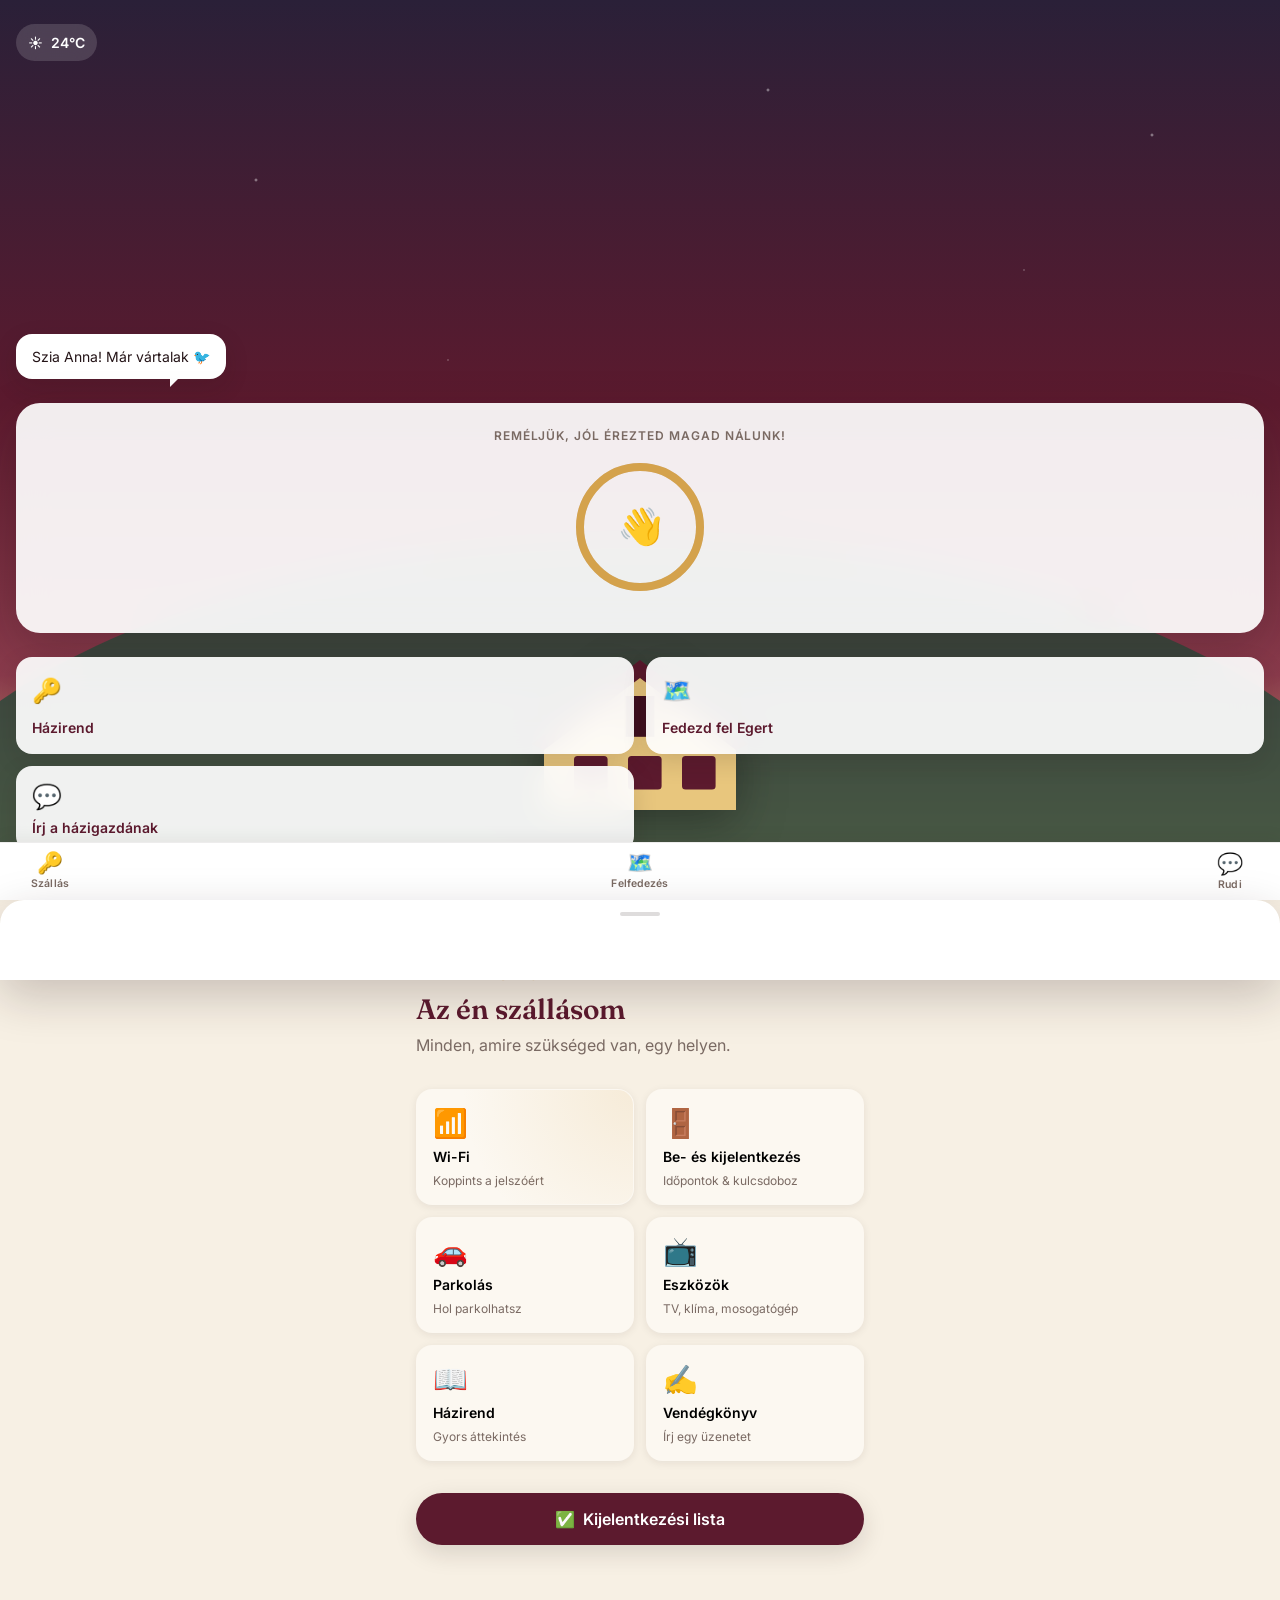
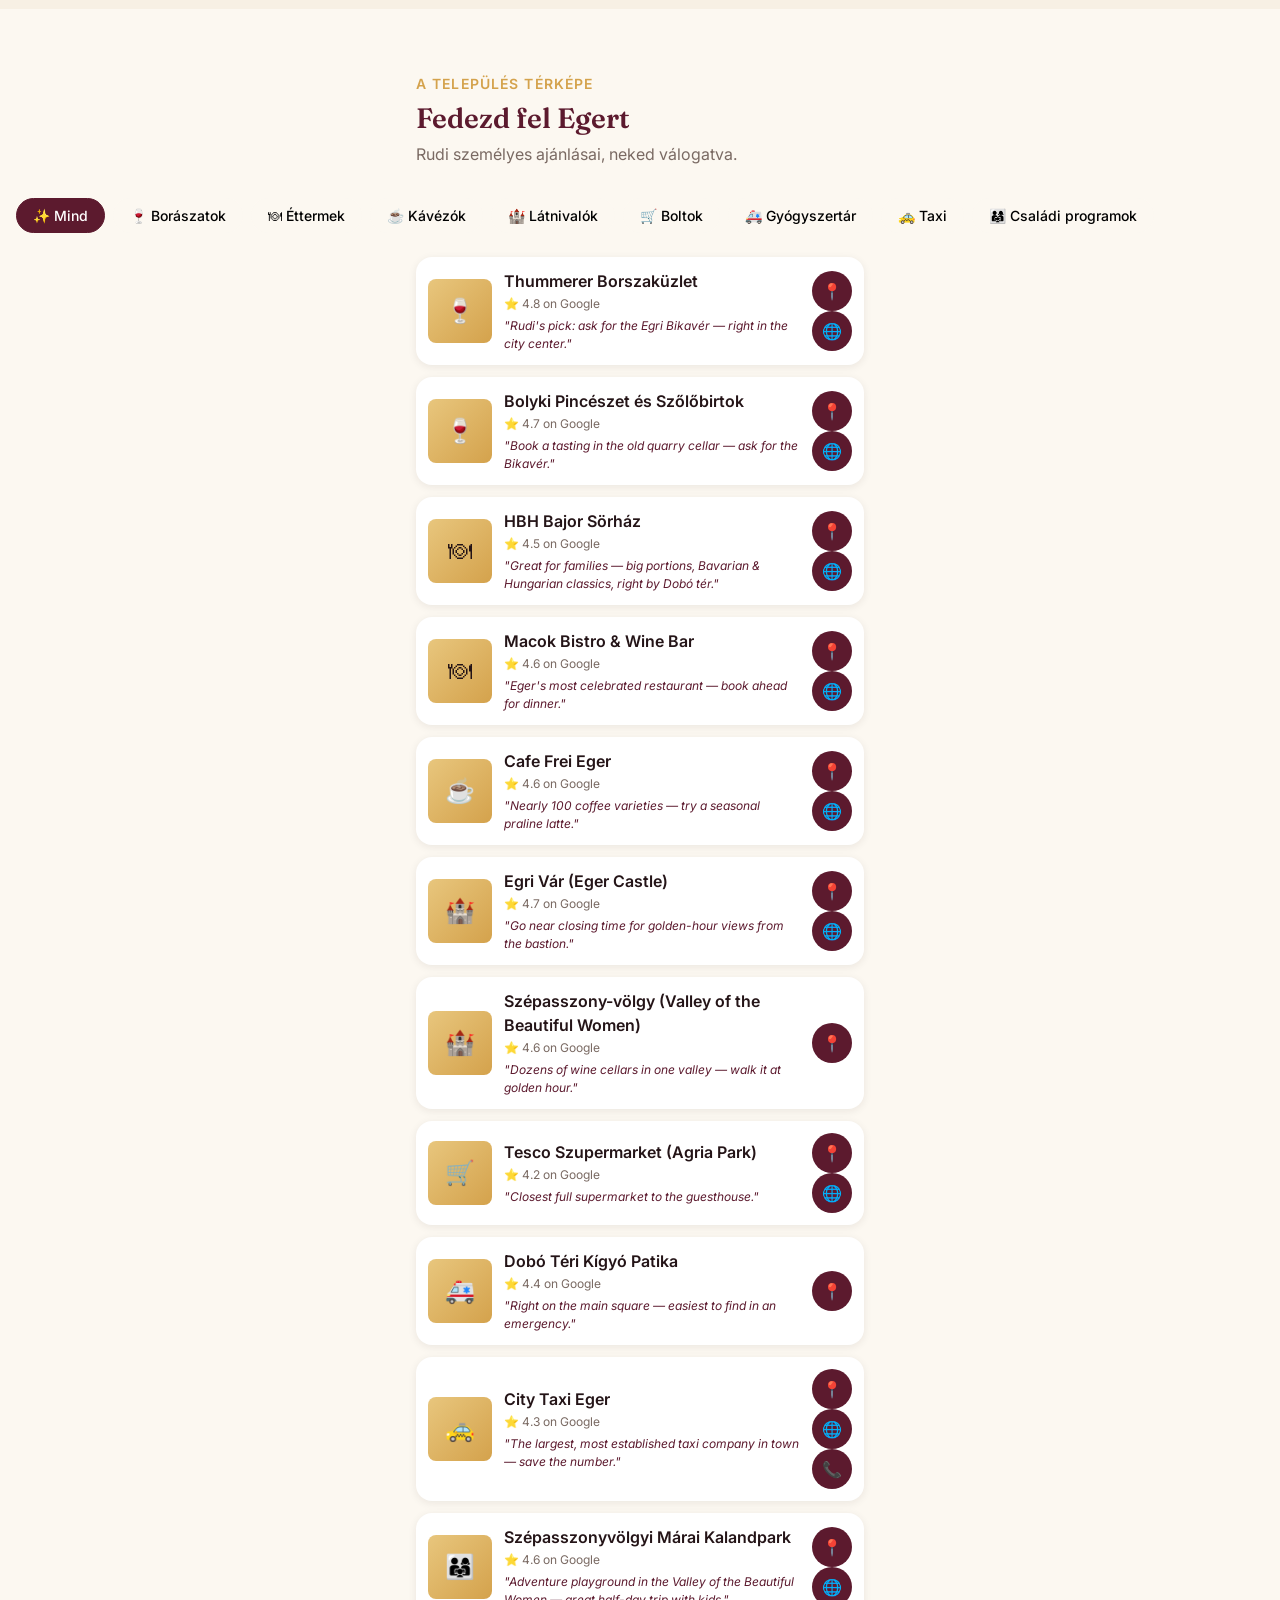
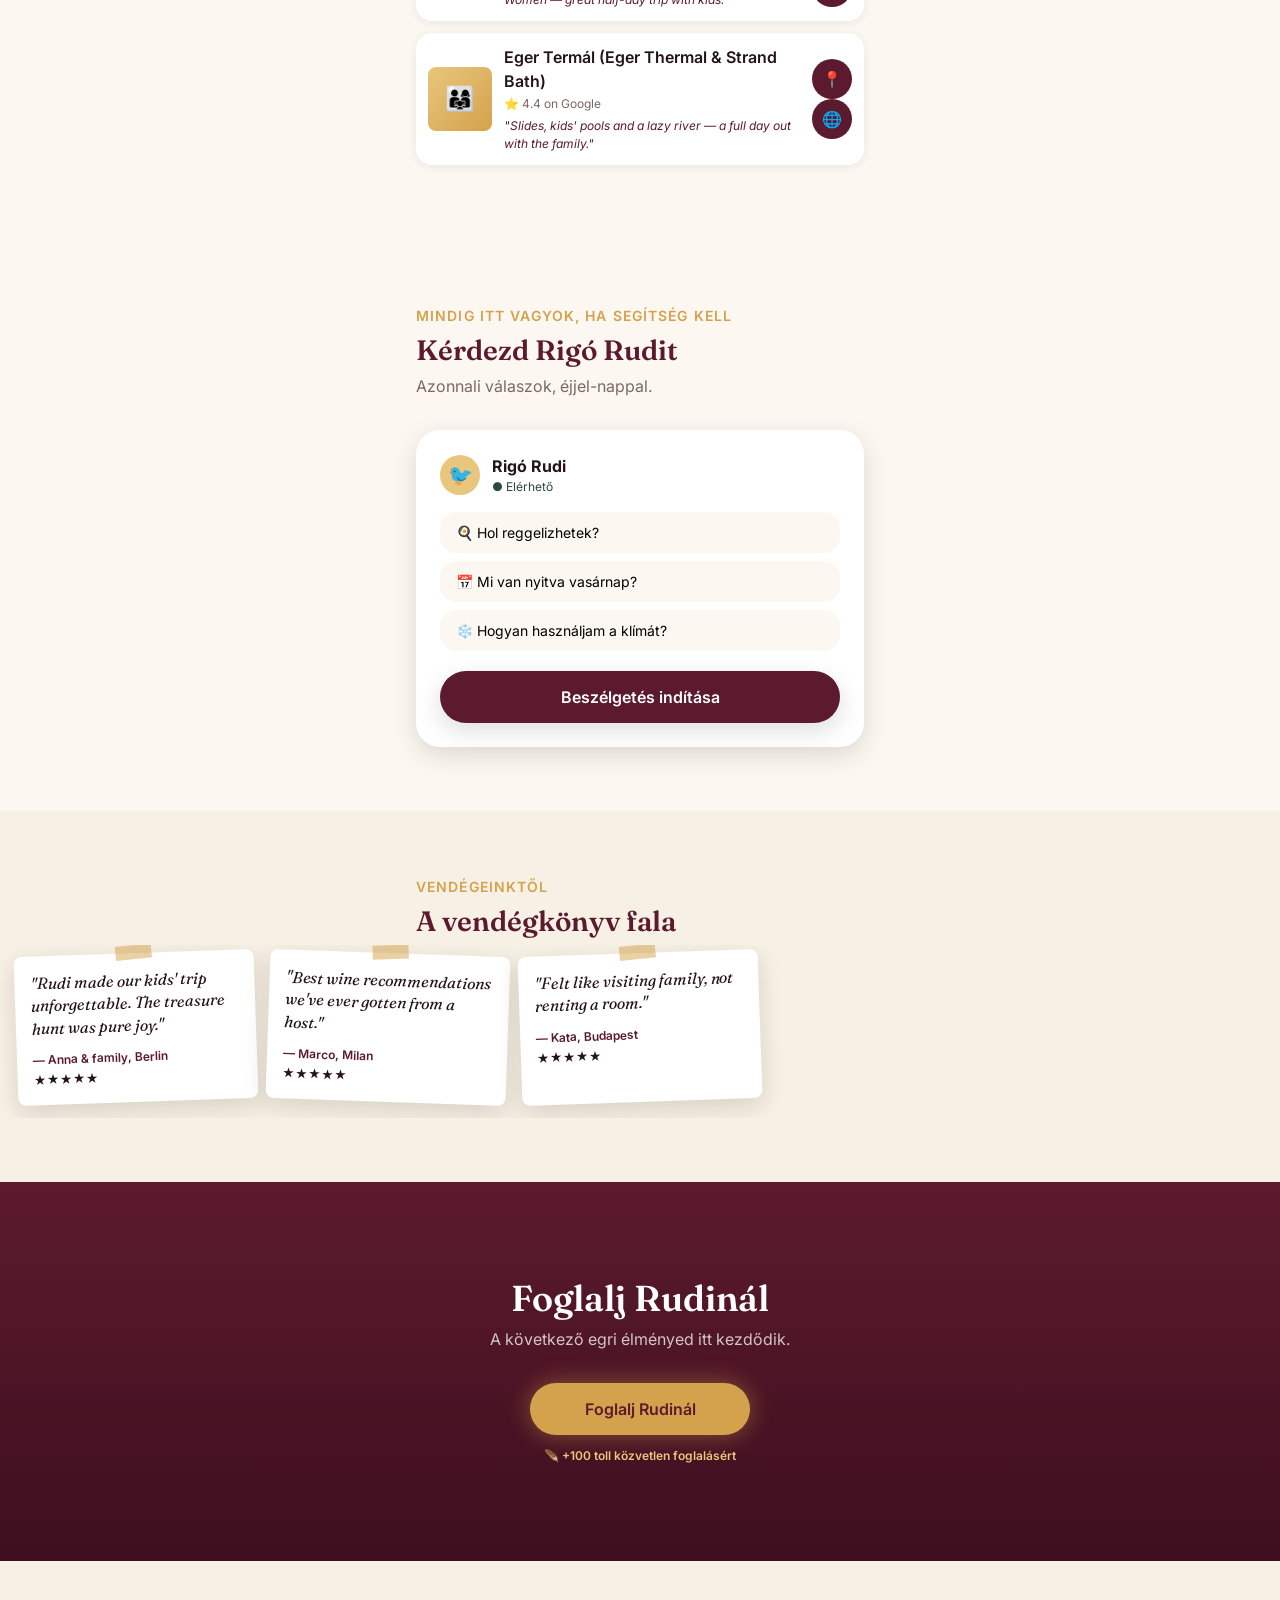
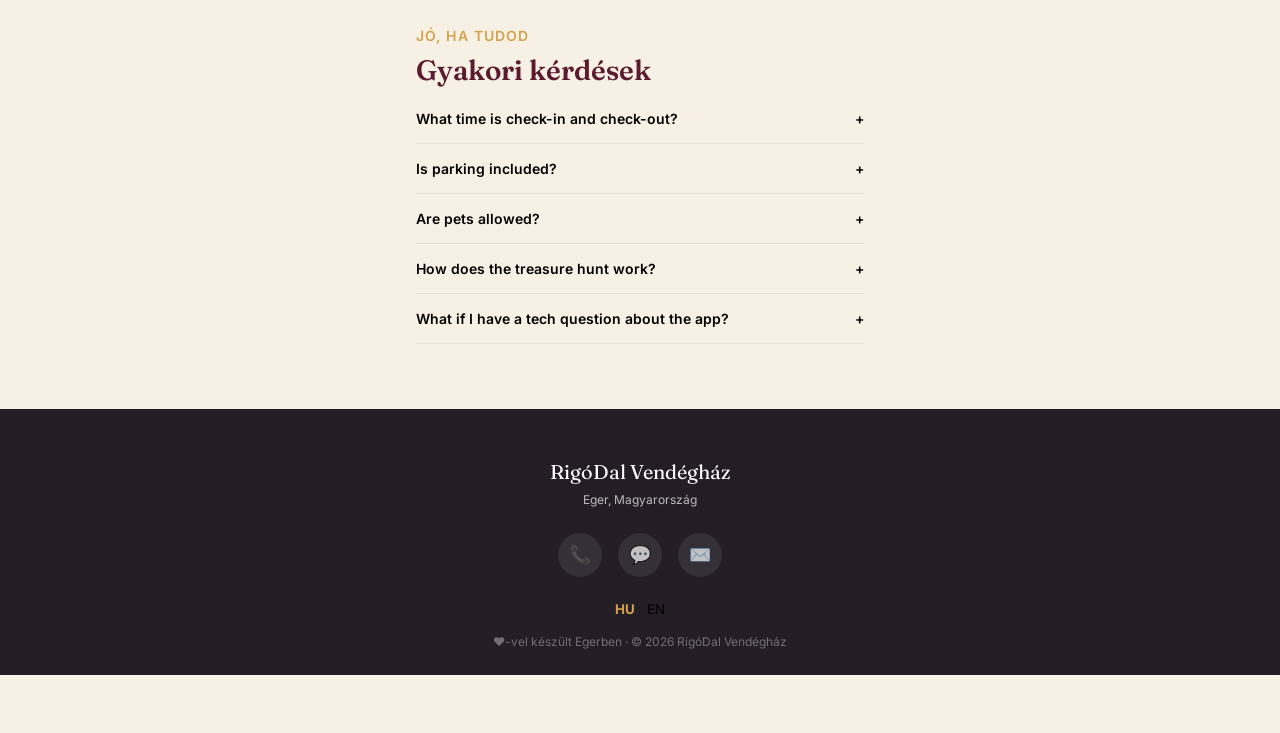
==== index.html @ ab34511e "Add files via upload" ====
<!DOCTYPE html>
<html lang="hu">
<head>
<meta charset="UTF-8">
<meta name="viewport" content="width=device-width, initial-scale=1, viewport-fit=cover">
<title>RigóDal Companion — Your guide to Eger</title>
<meta name="description" content="Your personal digital guide to RigóDal Vendégház, hosted by Rigó Rudi.">

<link rel="preconnect" href="https://fonts.googleapis.com">
<link href="https://fonts.googleapis.com/css2?family=Fraunces:wght@500;600;700&family=Inter:wght@400;500;600;700&display=swap" rel="stylesheet">

<link rel="stylesheet" href="css/tokens.css">
<link rel="stylesheet" href="css/base.css">
<link rel="stylesheet" href="css/nav.css">
<link rel="stylesheet" href="css/section-hero.css">
<link rel="stylesheet" href="css/section-stay.css">
<link rel="stylesheet" href="css/section-rest.css">
<link rel="stylesheet" href="css/chat-overlay.css">
</head>
<body>

<!-- Scroll progress indicator (shell — always present) -->
<div class="nav-progress" id="navProgress"></div>

<!-- ============================================
     MODULE MOUNT POINT
     All enabled modules (hero, stay, explore, adventure,
     rewards, chat teaser, proof, cta, faq — whatever is
     turned on in js/modules.config.js) get injected here,
     in order, by js/moduleRegistry.js.

     Do NOT hand-edit content here — it's rebuilt on every
     page load from the module files. Edit the module's
     own js/modules/*.js file instead.
     ============================================ -->
<main id="moduleMount"></main>

<!-- ============================================
     PERSISTENT NAV (shell — always present)
     Tab items are generated automatically from
     modules.config.js (any module with inNav: true).
     ============================================ -->
<nav class="tab-bar" id="tabBar">
  <!-- Populated by moduleRegistry.js buildNav() -->
</nav>

<!-- Floating chat button (shell — always present, visibility handled by scrollEngine.js) -->
<button class="rudi-fab" id="rudiFab" data-open-module="chat" aria-label="Ask Rudi">🐦</button>

<!-- ============================================
     BOTTOM SHEET (shell — used by the "stay" module,
     but lives here since only one sheet is ever open
     at a time; harmless if "stay" module is disabled)
     ============================================ -->
<div class="sheet-backdrop" id="sheetBackdrop"></div>
<div class="sheet" id="sheet">
  <div class="sheet-handle"></div>
  <div id="sheetContent"></div>
</div>

<!-- ============================================
     OVERLAY MOUNT POINT
     Full-screen overlays (like chat) get injected here
     by their own module's init(), separate from the
     scrolling page flow in #moduleMount.
     ============================================ -->
<div id="overlayMount"></div>

<!-- ============================================
     FOOTER (shell — always present; not a module
     since every guesthouse needs contact info)
     ============================================ -->
<footer class="site-footer">
  <div style="font-family:var(--font-display); font-size:1.25rem; color:white;">RigóDal Vendégház</div>
  <div style="font-size:var(--fs-xs); margin-top:4px;" data-i18n="footer.location">Eger, Hungary</div>

  <div class="footer-contact-row">
    <a href="tel:+36000000000" class="footer-contact-icon">📞</a>
    <a href="https://wa.me/36000000000" class="footer-contact-icon">💬</a>
    <a href="mailto:hello@rigodal.hu" class="footer-contact-icon">✉️</a>
  </div>

  <div class="footer-lang-switch">
    <button data-lang="hu">HU</button>
    <button data-lang="en">EN</button>
  </div>

  <div class="footer-legal" data-i18n="footer.legal">Made with ♥ in Eger · © 2026 RigóDal Vendégház</div>
</footer>

<!-- ============================================
     JS LOAD ORDER — this matters:
     1. Data + translations first (modules read from these)
     2. i18n engine (modules call RIGODAL_I18N.t())
     3. Module config + registry engine (the on/off system)
     4. Every individual module file (each self-registers)
     5. scrollEngine + nav (generic behavior, work on any module)
     6. app.js LAST — actually boots everything
     ============================================ -->
<script src="js/data.js"></script>
<script src="js/guestResolver.js"></script>
<script src="js/weatherService.js"></script>
<script src="js/translations.js"></script>
<script src="js/i18n.js"></script>

<script src="js/modules.config.js"></script>
<script src="js/moduleRegistry.js"></script>

<script src="js/modules/hero.js"></script>
<script src="js/modules/stay.js"></script>
<script src="js/modules/explore.js"></script>
<script src="js/modules/adventure.js"></script>
<script src="js/modules/rewards.js"></script>
<script src="js/modules/chat.js"></script>
<script src="js/modules/proof.js"></script>
<script src="js/modules/cta.js"></script>
<script src="js/modules/faq.js"></script>
<!-- Add new module <script> tags here, above app.js -->

<script src="js/scrollEngine.js"></script>
<script src="js/nav.js"></script>
<script src="js/app.js"></script>
</body>
</html>
---- css/tokens.css ----
/* ============================================
   DESIGN TOKENS
   Change values here to reskin the ENTIRE site.
   ============================================ */

:root {
  /* --- Colors --- */
  --color-burgundy: #5C1A2E;
  --color-burgundy-dark: #3E0F1F;
  --color-gold: #D4A24C;
  --color-gold-light: #E8C67D;
  --color-cream: #F7F0E4;
  --color-cream-soft: #FCF8F1;
  --color-forest: #2F4A3C;
  --color-ink: #241417;
  --color-white: #FFFFFF;

  /* Semantic aliases (use these in components, not raw colors) */
  --color-bg: var(--color-cream);
  --color-bg-elevated: var(--color-cream-soft);
  --color-text: var(--color-ink);
  --color-text-muted: #7A6A63;
  --color-accent: var(--color-gold);
  --color-accent-strong: var(--color-burgundy);
  --color-success: var(--color-forest);

  /* --- Typography --- */
  --font-display: "Fraunces", Georgia, serif;
  --font-body: "Inter", -apple-system, BlinkMacSystemFont, sans-serif;

  --fs-xs: 0.75rem;
  --fs-sm: 0.875rem;
  --fs-base: 1rem;
  --fs-lg: 1.125rem;
  --fs-xl: 1.375rem;
  --fs-2xl: 1.75rem;
  --fs-3xl: 2.25rem;
  --fs-4xl: 2.75rem;

  /* --- Spacing scale (4px base) --- */
  --sp-1: 4px;
  --sp-2: 8px;
  --sp-3: 12px;
  --sp-4: 16px;
  --sp-5: 24px;
  --sp-6: 32px;
  --sp-7: 48px;
  --sp-8: 64px;
  --sp-9: 96px;

  /* --- Radius --- */
  --radius-sm: 8px;
  --radius-md: 16px;
  --radius-lg: 24px;
  --radius-full: 999px;

  /* --- Shadows --- */
  --shadow-sm: 0 2px 8px rgba(36, 20, 23, 0.08);
  --shadow-md: 0 8px 24px rgba(36, 20, 23, 0.14);
  --shadow-lg: 0 16px 48px rgba(36, 20, 23, 0.22);
  --shadow-gold-glow: 0 0 24px rgba(212, 162, 76, 0.45);

  /* --- Motion --- */
  --ease-settle: cubic-bezier(0.22, 1, 0.36, 1);
  --duration-fast: 200ms;
  --duration-base: 400ms;
  --duration-slow: 600ms;

  /* --- Layout --- */
  --nav-height: 58px;
  --max-width: 480px; /* mobile-first container cap */
  --section-padding-y: var(--sp-8);
}
---- css/base.css ----
/* ============================================
   BASE / RESET
   ============================================ */

* {
  box-sizing: border-box;
  margin: 0;
  padding: 0;
}

html {
  scroll-behavior: smooth;
  -webkit-tap-highlight-color: transparent;
  width: 100%;
  overflow-x: hidden;
  overscroll-behavior-y: none;
}

body {
  font-family: var(--font-body);
  background: var(--color-bg);
  color: var(--color-text);
  line-height: 1.5;
  overflow-x: hidden;
  width: 100%;
  max-width: 100vw;
  padding-bottom: var(--nav-height); /* clears the flush bottom nav bar */
  position: relative;
}

h1, h2, h3, h4 {
  font-family: var(--font-display);
  font-weight: 600;
  line-height: 1.15;
  color: var(--color-accent-strong);
}

img {
  max-width: 100%;
  display: block;
}

button {
  font-family: inherit;
  cursor: pointer;
  border: none;
  background: none;
}

a {
  color: inherit;
  text-decoration: none;
}

.visually-hidden {
  position: absolute;
  width: 1px;
  height: 1px;
  overflow: hidden;
  clip: rect(0 0 0 0);
}

/* ============================================
   LAYOUT PRIMITIVES
   ============================================ */

.container {
  width: 100%;
  max-width: var(--max-width);
  margin: 0 auto;
  padding: 0 var(--sp-4);
  box-sizing: border-box;
}

.section {
  position: relative;
  width: 100%;
  max-width: 100vw;
  padding: var(--section-padding-y) 0;
  opacity: 0;
  transform: translateY(16px);
  transition:
    opacity var(--duration-base) var(--ease-settle),
    transform var(--duration-base) var(--ease-settle);
  will-change: opacity, transform;
}

.section.is-visible {
  opacity: 1;
  transform: translateY(0);
}

.section-eyebrow {
  font-size: var(--fs-sm);
  font-weight: 600;
  letter-spacing: 0.08em;
  text-transform: uppercase;
  color: var(--color-accent);
  margin-bottom: var(--sp-2);
}

.section-title {
  font-size: var(--fs-2xl);
  margin-bottom: var(--sp-2);
}

.section-subtitle {
  font-size: var(--fs-base);
  color: var(--color-text-muted);
  margin-bottom: var(--sp-6);
}

/* ============================================
   REUSABLE COMPONENTS
   ============================================ */

/* --- Buttons --- */
.btn {
  display: inline-flex;
  align-items: center;
  justify-content: center;
  gap: var(--sp-2);
  padding: var(--sp-3) var(--sp-5);
  border-radius: var(--radius-full);
  font-weight: 600;
  font-size: var(--fs-base);
  min-height: 52px;
  transition: transform var(--duration-fast) var(--ease-settle),
              box-shadow var(--duration-fast) var(--ease-settle);
}

.btn:active {
  transform: scale(0.96);
}

.btn-primary {
  background: var(--color-accent-strong);
  color: var(--color-white);
  box-shadow: var(--shadow-md);
}

.btn-primary:active {
  box-shadow: var(--shadow-sm);
}

.btn-gold {
  background: var(--color-accent);
  color: var(--color-accent-strong);
  box-shadow: var(--shadow-gold-glow);
}

.btn-ghost {
  background: transparent;
  color: var(--color-accent-strong);
  border: 1.5px solid var(--color-accent-strong);
}

.btn-block {
  width: 100%;
}

/* --- Cards --- */
.card {
  background: var(--color-bg-elevated);
  border-radius: var(--radius-md);
  padding: var(--sp-4);
  box-shadow: var(--shadow-sm);
  transition: transform var(--duration-base) var(--ease-settle),
              box-shadow var(--duration-base) var(--ease-settle);
}

.card:active {
  transform: scale(0.98);
}

/* --- Chips (filters, tags) --- */
.chip {
  display: inline-flex;
  align-items: center;
  gap: var(--sp-1);
  padding: var(--sp-2) var(--sp-4);
  border-radius: var(--radius-full);
  background: var(--color-bg-elevated);
  border: 1.5px solid transparent;
  font-size: var(--fs-sm);
  font-weight: 500;
  white-space: nowrap;
  transition: all var(--duration-fast) var(--ease-settle);
}

.chip.is-active {
  background: var(--color-accent-strong);
  color: var(--color-white);
  border-color: var(--color-accent-strong);
}

/* --- Floating decorative feather (used across sections) --- */
.feather-icon {
  width: 20px;
  height: 20px;
  flex-shrink: 0;
}

/* --- Speech bubble (Rudi's dialogue) --- */
.speech-bubble {
  position: relative;
  background: var(--color-white);
  border-radius: var(--radius-md);
  padding: var(--sp-3) var(--sp-4);
  box-shadow: var(--shadow-md);
  font-size: var(--fs-sm);
  max-width: 260px;
}

.speech-bubble::after {
  content: "";
  position: absolute;
  bottom: -8px;
  left: 28px;
  width: 16px;
  height: 16px;
  background: var(--color-white);
  clip-path: polygon(0 0, 100% 0, 0 100%);
}

/* --- Skeleton loading state --- */
.skeleton {
  background: linear-gradient(90deg, #e8ddc9 25%, #f2e9d8 50%, #e8ddc9 75%);
  background-size: 200% 100%;
  animation: skeleton-shine 1.4s ease-in-out infinite;
  border-radius: var(--radius-sm);
}

@keyframes skeleton-shine {
  0% { background-position: 200% 0; }
  100% { background-position: -200% 0; }
}

/* --- Reduced motion support --- */
@media (prefers-reduced-motion: reduce) {
  *, *::before, *::after {
    animation-duration: 0.01ms !important;
    transition-duration: 0.01ms !important;
    scroll-behavior: auto !important;
  }
}
---- css/nav.css ----
/* ============================================
   NAVIGATION - bottom tab bar (mobile-first)
   ============================================ */

.nav-progress {
  position: fixed;
  top: 0;
  left: 0;
  height: 3px;
  background: var(--color-accent);
  z-index: 100;
  transition: width var(--duration-fast) linear;
  width: 0%;
}

.tab-bar {
  position: fixed;
  bottom: 0;
  left: 0;
  right: 0;
  height: var(--nav-height);
  background: var(--color-white);
  border-top: 1px solid rgba(36, 20, 23, 0.08);
  display: flex;
  align-items: stretch;
  justify-content: space-between;
  padding: 0 var(--sp-2);
  z-index: 90;
  box-shadow: 0 -4px 16px rgba(36, 20, 23, 0.06);
  padding-bottom: env(safe-area-inset-bottom, 0);
  transform: translateZ(0); /* forces its own compositor layer — stops
                                 the bar from visually jumping/lagging
                                 when the mobile browser chrome
                                 collapses or expands during scroll */
}

.tab-item {
  display: flex;
  flex-direction: column;
  align-items: center;
  justify-content: center;
  gap: 3px;
  color: var(--color-text-muted);
  font-size: 10.5px;
  font-weight: 600;
  letter-spacing: 0.01em;
  flex: 1;
  max-width: 84px;
  transition: transform var(--duration-fast) var(--ease-settle),
              color var(--duration-fast) var(--ease-settle);
}

.tab-item.is-active {
  color: var(--color-accent-strong);
  transform: translateZ(0) translateY(-1px);
}

.tab-icon {
  width: 22px;
  height: 22px;
  font-size: 21px;
  line-height: 1;
  display: flex;
  align-items: center;
  justify-content: center;
  transition: filter var(--duration-fast) var(--ease-settle),
              transform var(--duration-fast) var(--ease-settle);
}

.tab-item.is-active .tab-icon {
  filter: drop-shadow(0 2px 5px rgba(212, 162, 76, 0.55));
  transform: scale(1.08);
}

/* Chat floating action button - appears once user scrolls past hero */
.rudi-fab {
  position: fixed;
  right: var(--sp-4);
  bottom: calc(var(--nav-height) + var(--sp-4) + env(safe-area-inset-bottom, 0px));
  width: 56px;
  height: 56px;
  border-radius: var(--radius-full);
  background: var(--color-accent-strong);
  box-shadow: var(--shadow-lg);
  display: flex;
  align-items: center;
  justify-content: center;
  font-size: 24px;
  z-index: 95;
  opacity: 0;
  transform: translateZ(0) scale(0.6) translateY(20px);
  transition: opacity var(--duration-base) var(--ease-settle),
              transform var(--duration-base) var(--ease-settle);
  pointer-events: none;
}

.rudi-fab.is-visible {
  opacity: 1;
  transform: translateZ(0) scale(1) translateY(0);
  pointer-events: auto;
}

.rudi-fab:active {
  transform: translateZ(0) scale(0.9);
}

.rudi-fab.is-hidden-for-chat {
  opacity: 0 !important;
  pointer-events: none !important;
}
---- css/section-hero.css ----
/* ============================================
   HERO SECTION
   ============================================ */

.hero {
  min-height: 100svh;
  display: flex;
  flex-direction: column;
  justify-content: flex-end;
  position: relative;
  padding: 0;
  opacity: 1;
  transform: none;
  overflow: hidden;
  background: linear-gradient(180deg, #2A2038 0%, #5C1A2E 45%, #8A3B4C 75%, var(--color-gold-light) 100%);
}

.hero-scene {
  position: absolute;
  inset: 0;
  will-change: transform;
}

.hero-stars {
  position: absolute;
  inset: 0;
  background-image:
    radial-gradient(2px 2px at 20% 20%, white, transparent),
    radial-gradient(2px 2px at 60% 10%, white, transparent),
    radial-gradient(1px 1px at 80% 30%, white, transparent),
    radial-gradient(1px 1px at 35% 40%, white, transparent),
    radial-gradient(2px 2px at 90% 15%, white, transparent);
  opacity: 0.6;
}

.hero-hill {
  position: absolute;
  bottom: 0;
  left: -10%;
  width: 120%;
  height: 40%;
  background: var(--color-forest);
  border-radius: 50% 50% 0 0 / 100% 100% 0 0;
  opacity: 0.85;
}

.hero-house {
  position: absolute;
  bottom: 8%;
  left: 50%;
  transform: translateX(-50%);
  width: 70%;
  max-width: 240px;
}

.hero-house svg {
  width: 100%;
  height: auto;
  filter: drop-shadow(0 12px 24px rgba(0,0,0,0.35));
}

.hero-window {
  animation: twinkle 3s ease-in-out infinite;
}
.hero-window:nth-child(2) { animation-delay: 0.6s; }
.hero-window:nth-child(3) { animation-delay: 1.2s; }

@keyframes twinkle {
  0%, 100% { opacity: 0.6; }
  50% { opacity: 1; }
}

.hero-rudi {
  position: absolute;
  bottom: 30%;
  right: 12%;
  width: 56px;
  height: 56px;
  cursor: pointer;
  transition: transform var(--duration-base) var(--ease-settle);
  animation: rudi-bob 3.5s ease-in-out infinite;
}

.hero-rudi:active {
  transform: scale(0.9) rotate(-8deg);
}

@keyframes rudi-bob {
  0%, 100% { transform: translateY(0); }
  50% { transform: translateY(-6px); }
}

.hero-content {
  position: relative;
  z-index: 2;
  padding: var(--sp-5) var(--sp-4) var(--sp-7);
  display: flex;
  flex-direction: column;
  gap: var(--sp-4);
}

.hero-topbar {
  position: absolute;
  top: calc(var(--sp-5) + env(safe-area-inset-top, 0px));
  left: var(--sp-4);
  right: var(--sp-4);
  z-index: 3;
  display: flex;
  justify-content: space-between;
  align-items: flex-start;
}

.weather-chip {
  display: flex;
  align-items: center;
  gap: var(--sp-2);
  background: rgba(255,255,255,0.15);
  backdrop-filter: blur(12px);
  -webkit-backdrop-filter: blur(12px);
  padding: var(--sp-2) var(--sp-3);
  border-radius: var(--radius-full);
  color: var(--color-white);
  font-size: var(--fs-sm);
  font-weight: 600;
}

.hero-speech {
  align-self: flex-start;
  margin-bottom: var(--sp-2);
  animation: bubble-in var(--duration-slow) var(--ease-settle) 0.8s both;
}

@keyframes bubble-in {
  from { opacity: 0; transform: translateY(12px) scale(0.9); }
  to { opacity: 1; transform: translateY(0) scale(1); }
}

.hero-speech .speech-bubble::after {
  left: auto;
  right: 40px;
}

.countdown-card {
  background: rgba(255,255,255,0.92);
  backdrop-filter: blur(16px);
  -webkit-backdrop-filter: blur(16px);
  border-radius: var(--radius-lg);
  padding: var(--sp-5);
  box-shadow: var(--shadow-lg);
  text-align: center;
}

.countdown-label {
  font-size: var(--fs-xs);
  text-transform: uppercase;
  letter-spacing: 0.08em;
  color: var(--color-text-muted);
  font-weight: 600;
  margin-bottom: var(--sp-3);
}

.countdown-ring-wrap {
  position: relative;
  width: 140px;
  height: 140px;
  margin: 0 auto var(--sp-3);
}

.countdown-ring-wrap svg {
  transform: rotate(-90deg);
  width: 100%;
  height: 100%;
}

.countdown-ring-bg {
  fill: none;
  stroke: rgba(92, 26, 46, 0.1);
  stroke-width: 8;
}

.countdown-ring-fg {
  fill: none;
  stroke: var(--color-accent);
  stroke-width: 8;
  stroke-linecap: round;
  transition: stroke-dashoffset 1s var(--ease-settle);
}

.countdown-numbers {
  position: absolute;
  inset: 0;
  display: flex;
  flex-direction: column;
  align-items: center;
  justify-content: center;
}

.countdown-value {
  font-family: var(--font-display);
  font-size: var(--fs-3xl);
  font-weight: 700;
  color: var(--color-accent-strong);
  line-height: 1;
}

.countdown-unit {
  font-size: var(--fs-xs);
  color: var(--color-text-muted);
  margin-top: 2px;
}

.hero-actions {
  display: grid;
  grid-template-columns: 1fr 1fr;
  gap: var(--sp-3);
  margin-top: var(--sp-2);
}

.hero-action-card {
  background: rgba(255,255,255,0.92);
  backdrop-filter: blur(16px);
  -webkit-backdrop-filter: blur(16px);
  border-radius: var(--radius-md);
  padding: var(--sp-4);
  display: flex;
  flex-direction: column;
  align-items: flex-start;
  gap: var(--sp-2);
  box-shadow: var(--shadow-md);
  transition: transform var(--duration-fast) var(--ease-settle);
}

.hero-action-card:active {
  transform: scale(0.95);
}

.hero-action-icon {
  font-size: 24px;
}

.hero-action-label {
  font-weight: 600;
  font-size: var(--fs-sm);
  color: var(--color-accent-strong);
}

.hero-scroll-cue {
  position: absolute;
  bottom: var(--sp-3);
  left: 50%;
  transform: translateX(-50%);
  z-index: 3;
  color: rgba(255,255,255,0.7);
  font-size: var(--fs-xs);
  display: flex;
  flex-direction: column;
  align-items: center;
  gap: 4px;
  animation: scroll-cue-bob 2s ease-in-out infinite;
}

@keyframes scroll-cue-bob {
  0%, 100% { transform: translate(-50%, 0); opacity: 0.7; }
  50% { transform: translate(-50%, 6px); opacity: 1; }
}
---- css/section-stay.css ----
/* ============================================
   MY STAY SECTION
   ============================================ */

.stay-section {
  background: var(--color-bg);
}

.stay-hotspot-grid {
  display: grid;
  grid-template-columns: repeat(2, 1fr);
  gap: var(--sp-3);
  margin-bottom: var(--sp-6);
}

.hotspot-card {
  background: var(--color-bg-elevated);
  border-radius: var(--radius-md);
  padding: var(--sp-4);
  display: flex;
  flex-direction: column;
  align-items: flex-start;
  gap: var(--sp-2);
  box-shadow: var(--shadow-sm);
  border: 1.5px solid transparent;
  position: relative;
  overflow: hidden;
  transition: transform var(--duration-fast) var(--ease-settle),
              border-color var(--duration-base) var(--ease-settle);
}

.hotspot-card::before {
  content: "";
  position: absolute;
  top: 0; left: 0; right: 0; bottom: 0;
  background: radial-gradient(circle at top right, rgba(212,162,76,0.15), transparent 70%);
  opacity: 0;
  transition: opacity var(--duration-base) var(--ease-settle);
}

.hotspot-card.is-pulsing::before {
  opacity: 1;
  animation: hotspot-pulse 2.5s ease-in-out infinite;
}

@keyframes hotspot-pulse {
  0%, 100% { opacity: 0.4; }
  50% { opacity: 1; }
}

.hotspot-card:active {
  transform: scale(0.96);
}

.hotspot-icon {
  font-size: 28px;
}

.hotspot-label {
  font-weight: 600;
  font-size: var(--fs-sm);
}

.hotspot-preview {
  font-size: var(--fs-xs);
  color: var(--color-text-muted);
}

/* --- Bottom sheet for hotspot detail --- */
.sheet-backdrop {
  position: fixed;
  inset: 0;
  background: rgba(36, 20, 23, 0.5);
  z-index: 150;
  opacity: 0;
  pointer-events: none;
  transition: opacity var(--duration-base) var(--ease-settle);
}

.sheet-backdrop.is-open {
  opacity: 1;
  pointer-events: auto;
}

.sheet {
  position: fixed;
  left: 0;
  right: 0;
  bottom: 0;
  background: var(--color-white);
  border-radius: var(--radius-lg) var(--radius-lg) 0 0;
  z-index: 151;
  padding: var(--sp-3) var(--sp-4) var(--sp-7);
  transform: translateY(100%);
  transition: transform var(--duration-slow) var(--ease-settle);
  max-height: 80vh;
  overflow-y: auto;
  box-shadow: var(--shadow-lg);
}

.sheet.is-open {
  transform: translateY(0);
}

.sheet-handle {
  width: 40px;
  height: 4px;
  background: rgba(36,20,23,0.15);
  border-radius: var(--radius-full);
  margin: 0 auto var(--sp-4);
}

.sheet-title {
  font-size: var(--fs-xl);
  margin-bottom: var(--sp-3);
  display: flex;
  align-items: center;
  gap: var(--sp-2);
}

.sheet-body {
  font-size: var(--fs-base);
  color: var(--color-text);
  line-height: 1.6;
}

.sheet-copy-row {
  display: flex;
  align-items: center;
  justify-content: space-between;
  background: var(--color-bg-elevated);
  border-radius: var(--radius-sm);
  padding: var(--sp-3) var(--sp-4);
  margin-top: var(--sp-3);
}

.sheet-copy-row code {
  font-family: monospace;
  font-size: var(--fs-base);
  font-weight: 600;
}

.copy-btn {
  background: var(--color-accent-strong);
  color: var(--color-white);
  font-size: var(--fs-xs);
  font-weight: 600;
  padding: var(--sp-1) var(--sp-3);
  border-radius: var(--radius-full);
  transition: background var(--duration-fast);
}

.copy-btn.is-copied {
  background: var(--color-success);
}

.sheet-list {
  list-style: none;
  margin-top: var(--sp-3);
}

.sheet-list li {
  padding: var(--sp-2) 0;
  border-bottom: 1px solid rgba(36,20,23,0.06);
  display: flex;
  gap: var(--sp-2);
}

.sheet-list li:last-child {
  border-bottom: none;
}

/* --- Checkout checklist --- */
.checklist-item {
  display: flex;
  align-items: center;
  gap: var(--sp-3);
  padding: var(--sp-3) 0;
  border-bottom: 1px solid rgba(36,20,23,0.06);
}

.checklist-checkbox {
  width: 24px;
  height: 24px;
  border-radius: var(--radius-sm);
  border: 2px solid var(--color-accent-strong);
  flex-shrink: 0;
  display: flex;
  align-items: center;
  justify-content: center;
  transition: background var(--duration-fast) var(--ease-settle);
}

.checklist-checkbox.is-checked {
  background: var(--color-accent-strong);
}

.checklist-item.is-checked .checklist-text {
  text-decoration: line-through;
  color: var(--color-text-muted);
}
---- css/section-rest.css ----
/* ============================================
   EXPLORE EGER SECTION
   ============================================ */

.explore-section {
  background: var(--color-bg-elevated);
}

.filter-scroll {
  display: flex;
  gap: var(--sp-2);
  overflow-x: auto;
  overflow-y: hidden;
  -webkit-overflow-scrolling: touch;
  width: 100%;
  max-width: 100vw;
  box-sizing: border-box;
  padding: 0 var(--sp-4) var(--sp-4);
  margin: 0 0 var(--sp-2);
  scrollbar-width: none;
}

.filter-scroll::-webkit-scrollbar { display: none; }

.place-card {
  display: flex;
  gap: var(--sp-3);
  background: var(--color-white);
  border-radius: var(--radius-md);
  padding: var(--sp-3);
  margin-bottom: var(--sp-3);
  box-shadow: var(--shadow-sm);
  align-items: center;
  transition: transform var(--duration-fast) var(--ease-settle);
}

.place-card:active { transform: scale(0.97); }

.place-thumb {
  width: 64px;
  height: 64px;
  border-radius: var(--radius-sm);
  background: linear-gradient(135deg, var(--color-gold-light), var(--color-gold));
  flex-shrink: 0;
  display: flex;
  align-items: center;
  justify-content: center;
  font-size: 24px;
  position: relative;
}

.place-status-dot {
  position: absolute;
  bottom: -2px;
  right: -2px;
  width: 12px;
  height: 12px;
  border-radius: 50%;
  border: 2px solid var(--color-white);
}

.place-status-dot.open {
  background: var(--color-success);
  box-shadow: 0 0 0 3px rgba(47,74,60,0.2);
  animation: status-pulse 2s ease-in-out infinite;
}

.place-status-dot.closed {
  background: #B0A69A;
}

@keyframes status-pulse {
  0%, 100% { box-shadow: 0 0 0 3px rgba(47,74,60,0.2); }
  50% { box-shadow: 0 0 0 6px rgba(47,74,60,0); }
}

.place-info { flex: 1; min-width: 0; }

.place-name {
  font-weight: 600;
  font-size: var(--fs-base);
  margin-bottom: 2px;
}

.place-meta {
  font-size: var(--fs-xs);
  color: var(--color-text-muted);
}

.place-rec {
  font-size: var(--fs-xs);
  color: var(--color-accent-strong);
  font-style: italic;
  margin-top: 4px;
}

.place-nav-btn {
  width: 40px;
  height: 40px;
  border-radius: var(--radius-full);
  background: var(--color-accent-strong);
  color: white;
  display: flex;
  align-items: center;
  justify-content: center;
  flex-shrink: 0;
  font-size: 16px;
}

/* ============================================
   ADVENTURE / TREASURE HUNT SECTION
   ============================================ */

.adventure-section {
  background: linear-gradient(180deg, var(--color-forest) 0%, #1F3329 100%);
  color: var(--color-white);
}

.adventure-section .section-eyebrow { color: var(--color-gold-light); }
.adventure-section .section-title { color: var(--color-white); }
.adventure-section .section-subtitle { color: rgba(255,255,255,0.7); }

.feather-jar {
  position: sticky;
  top: var(--sp-3);
  float: right;
  display: flex;
  align-items: center;
  gap: var(--sp-1);
  background: rgba(255,255,255,0.12);
  backdrop-filter: blur(8px);
  padding: var(--sp-2) var(--sp-3);
  border-radius: var(--radius-full);
  font-size: var(--fs-sm);
  font-weight: 700;
  z-index: 5;
}

.quest-trail {
  display: flex;
  flex-direction: column;
  gap: var(--sp-3);
  margin-top: var(--sp-5);
}

.quest-node {
  display: flex;
  align-items: center;
  gap: var(--sp-3);
  background: rgba(255,255,255,0.08);
  border-radius: var(--radius-md);
  padding: var(--sp-3) var(--sp-4);
  border: 1.5px solid rgba(255,255,255,0.1);
  transition: transform var(--duration-fast) var(--ease-settle),
              background var(--duration-base) var(--ease-settle);
}

.quest-node:active { transform: scale(0.97); }

.quest-node.is-complete {
  background: rgba(212,162,76,0.18);
  border-color: var(--color-gold);
}

.quest-node.is-locked {
  opacity: 0.4;
  pointer-events: none;
}

.quest-number {
  width: 36px;
  height: 36px;
  border-radius: 50%;
  background: var(--color-gold);
  color: var(--color-forest);
  display: flex;
  align-items: center;
  justify-content: center;
  font-weight: 700;
  flex-shrink: 0;
}

.quest-node.is-complete .quest-number {
  background: var(--color-white);
}

.quest-node.is-locked .quest-number {
  background: rgba(255,255,255,0.2);
  color: rgba(255,255,255,0.5);
}

.quest-info { flex: 1; }

.quest-name { font-weight: 600; font-size: var(--fs-sm); }
.quest-hint { font-size: var(--fs-xs); color: rgba(255,255,255,0.6); margin-top: 2px; }

.quest-check {
  font-size: 20px;
}

/* ============================================
   REWARDS CLUB SECTION
   ============================================ */

.rewards-section { background: var(--color-bg); }

.nest-card {
  background: linear-gradient(160deg, var(--color-gold-light), var(--color-gold));
  border-radius: var(--radius-lg);
  padding: var(--sp-6) var(--sp-5);
  text-align: center;
  box-shadow: var(--shadow-md);
  margin-bottom: var(--sp-5);
}

.nest-count {
  font-family: var(--font-display);
  font-size: var(--fs-4xl);
  color: var(--color-accent-strong);
  font-weight: 700;
  line-height: 1;
}

.nest-label {
  font-size: var(--fs-sm);
  color: var(--color-accent-strong);
  font-weight: 600;
  margin-top: var(--sp-1);
}

.earn-row {
  display: flex;
  justify-content: space-between;
  align-items: center;
  padding: var(--sp-3) 0;
  border-bottom: 1px solid rgba(36,20,23,0.06);
  font-size: var(--fs-sm);
}

.earn-value {
  color: var(--color-success);
  font-weight: 700;
}

.reward-gifts {
  display: grid;
  grid-template-columns: 1fr 1fr;
  gap: var(--sp-3);
  margin-top: var(--sp-5);
}

.gift-box {
  background: var(--color-bg-elevated);
  border-radius: var(--radius-md);
  padding: var(--sp-4);
  text-align: center;
  box-shadow: var(--shadow-sm);
  transition: transform var(--duration-fast) var(--ease-settle);
}

.gift-box:active { transform: scale(0.95); }

.gift-box.is-locked { opacity: 0.55; }

.gift-icon { font-size: 28px; margin-bottom: var(--sp-2); }
.gift-name { font-weight: 600; font-size: var(--fs-sm); }
.gift-cost { font-size: var(--fs-xs); color: var(--color-text-muted); margin-top: 2px; }

/* ============================================
   CHAT TEASER (full chat lives behind FAB / #chat)
   ============================================ */

.chat-section { background: var(--color-bg-elevated); }

.chat-preview-card {
  background: var(--color-white);
  border-radius: var(--radius-lg);
  padding: var(--sp-5);
  box-shadow: var(--shadow-md);
}

.chat-suggested-list {
  display: flex;
  flex-direction: column;
  gap: var(--sp-2);
  margin-top: var(--sp-4);
}

.chat-suggested-item {
  background: var(--color-bg-elevated);
  border-radius: var(--radius-md);
  padding: var(--sp-3) var(--sp-4);
  font-size: var(--fs-sm);
  display: flex;
  align-items: center;
  gap: var(--sp-2);
  transition: transform var(--duration-fast) var(--ease-settle);
}

.chat-suggested-item:active { transform: scale(0.97); }

/* ============================================
   PROOF / GUESTBOOK WALL
   ============================================ */

.proof-section { background: var(--color-bg); }

.postcard-scroll {
  display: flex;
  gap: var(--sp-3);
  overflow-x: auto;
  overflow-y: hidden;
  -webkit-overflow-scrolling: touch;
  width: 100%;
  max-width: 100vw;
  box-sizing: border-box;
  padding: var(--sp-2) var(--sp-4) var(--sp-4);
  margin: 0;
  scroll-snap-type: x mandatory;
  scrollbar-width: none;
}

.postcard-scroll::-webkit-scrollbar { display: none; }

.postcard {
  scroll-snap-align: center;
  flex: 0 0 240px;
  background: var(--color-white);
  border-radius: var(--radius-sm);
  padding: var(--sp-4);
  box-shadow: var(--shadow-md);
  transform: rotate(-2deg);
  position: relative;
}

.postcard:nth-child(even) { transform: rotate(2deg); }

.postcard::before {
  content: "";
  position: absolute;
  top: -8px;
  left: 50%;
  transform: translateX(-50%) rotate(-4deg);
  width: 36px;
  height: 14px;
  background: rgba(212,162,76,0.5);
}

.postcard-quote {
  font-family: var(--font-display);
  font-size: var(--fs-base);
  font-style: italic;
  color: var(--color-text);
  margin-bottom: var(--sp-3);
  line-height: 1.4;
}

.postcard-author {
  font-size: var(--fs-xs);
  font-weight: 600;
  color: var(--color-accent-strong);
}

.postcard-stars { font-size: var(--fs-xs); margin-top: 2px; }

/* ============================================
   CTA BAND
   ============================================ */

.cta-section {
  background: linear-gradient(180deg, var(--color-burgundy) 0%, var(--color-burgundy-dark) 100%);
  text-align: center;
  color: var(--color-white);
  padding: var(--sp-9) var(--sp-4);
}

.cta-section .section-title { color: var(--color-white); font-size: var(--fs-3xl); }
.cta-section .section-subtitle { color: rgba(255,255,255,0.75); }

.cta-microcopy {
  font-size: var(--fs-xs);
  color: var(--color-gold-light);
  margin-top: var(--sp-3);
  font-weight: 600;
}

/* ============================================
   FAQ SECTION
   ============================================ */

.faq-section { background: var(--color-bg); }

.faq-item {
  border-bottom: 1px solid rgba(36,20,23,0.08);
}

.faq-question {
  width: 100%;
  display: flex;
  justify-content: space-between;
  align-items: center;
  padding: var(--sp-4) 0;
  font-weight: 600;
  font-size: var(--fs-sm);
  text-align: left;
}

.faq-icon {
  transition: transform var(--duration-fast) var(--ease-settle);
  flex-shrink: 0;
  margin-left: var(--sp-3);
}

.faq-item.is-open .faq-icon { transform: rotate(45deg); }

.faq-answer {
  max-height: 0;
  overflow: hidden;
  transition: max-height var(--duration-fast) var(--ease-settle);
  font-size: var(--fs-sm);
  color: var(--color-text-muted);
}

.faq-item.is-open .faq-answer {
  max-height: 300px;
  padding-bottom: var(--sp-4);
}

/* ============================================
   FOOTER
   ============================================ */

.site-footer {
  background: #241D26;
  color: rgba(255,255,255,0.7);
  padding: var(--sp-7) var(--sp-4) var(--sp-5);
  text-align: center;
}

.footer-contact-row {
  display: flex;
  justify-content: center;
  gap: var(--sp-4);
  margin: var(--sp-5) 0;
}

.footer-contact-icon {
  width: 44px;
  height: 44px;
  border-radius: 50%;
  background: rgba(255,255,255,0.08);
  display: flex;
  align-items: center;
  justify-content: center;
  font-size: 18px;
}

.footer-lang-switch {
  display: flex;
  justify-content: center;
  gap: var(--sp-3);
  margin: var(--sp-4) 0;
  font-size: var(--fs-xs);
}

.footer-lang-switch button.is-active {
  color: var(--color-gold);
  font-weight: 700;
}

.footer-legal {
  font-size: var(--fs-xs);
  margin-top: var(--sp-4);
  opacity: 0.5;
}
---- css/chat-overlay.css ----
/* ============================================
   CHAT OVERLAY - full screen, slides up over app
   ============================================ */

.chat-overlay {
  position: fixed;
  inset: 0;
  height: 100vh;
  height: 100dvh; /* dynamic viewport height — avoids mobile browser chrome resize jumps */
  background: var(--color-bg);
  z-index: 200;
  display: flex;
  flex-direction: column;
  transform: translateY(100%);
  transition: transform var(--duration-slow) var(--ease-settle),
              visibility var(--duration-slow) var(--ease-settle);
  visibility: hidden; /* fully removed from paint/hit-test when closed —
                          prevents any edge from being visible during
                          mobile viewport resize while scrolling */
}

.chat-overlay.is-open {
  transform: translateY(0);
  visibility: visible;
}

.chat-header {
  display: flex;
  align-items: center;
  gap: var(--sp-3);
  padding: calc(var(--sp-3) + env(safe-area-inset-top, 0px)) var(--sp-4) var(--sp-3);
  background: var(--color-white);
  box-shadow: var(--shadow-sm);
  flex-shrink: 0;
}

.chat-close-btn {
  width: 36px;
  height: 36px;
  display: flex;
  align-items: center;
  justify-content: center;
  font-size: 20px;
  color: var(--color-text-muted);
}

.chat-avatar {
  width: 40px;
  height: 40px;
  border-radius: 50%;
  background: var(--color-gold-light);
  display: flex;
  align-items: center;
  justify-content: center;
  font-size: 20px;
  animation: avatar-idle 4s ease-in-out infinite;
}

@keyframes avatar-idle {
  0%, 100% { transform: rotate(0deg); }
  50% { transform: rotate(-6deg); }
}

.chat-header-text .chat-title {
  font-weight: 700;
  font-size: var(--fs-base);
  color: var(--color-accent-strong);
}

.chat-header-text .chat-status {
  font-size: var(--fs-xs);
  color: var(--color-success);
}

.chat-messages {
  flex: 1;
  overflow-y: auto;
  padding: var(--sp-4);
  display: flex;
  flex-direction: column;
  gap: var(--sp-3);
}

.chat-msg {
  max-width: 78%;
  padding: var(--sp-3) var(--sp-4);
  border-radius: var(--radius-md);
  font-size: var(--fs-sm);
  line-height: 1.5;
  animation: msg-rise var(--duration-base) var(--ease-settle) both;
}

@keyframes msg-rise {
  from { opacity: 0; transform: translateY(12px); }
  to { opacity: 1; transform: translateY(0); }
}

.chat-msg.from-rudi {
  align-self: flex-start;
  background: var(--color-white);
  border-bottom-left-radius: var(--radius-sm);
  box-shadow: var(--shadow-sm);
}

.chat-msg.from-user {
  align-self: flex-end;
  background: var(--color-accent-strong);
  color: var(--color-white);
  border-bottom-right-radius: var(--radius-sm);
}

.chat-typing {
  display: flex;
  gap: 4px;
  padding: var(--sp-3) var(--sp-4);
  align-self: flex-start;
}

.chat-typing span {
  width: 6px;
  height: 6px;
  border-radius: 50%;
  background: var(--color-accent);
  animation: typing-bounce 1.2s ease-in-out infinite;
}

.chat-typing span:nth-child(2) { animation-delay: 0.15s; }
.chat-typing span:nth-child(3) { animation-delay: 0.3s; }

@keyframes typing-bounce {
  0%, 60%, 100% { transform: translateY(0); opacity: 0.5; }
  30% { transform: translateY(-6px); opacity: 1; }
}

.chat-suggestions {
  display: flex;
  gap: var(--sp-2);
  overflow-x: auto;
  padding: 0 var(--sp-4) var(--sp-3);
  scrollbar-width: none;
  flex-shrink: 0;
}

.chat-suggestions::-webkit-scrollbar { display: none; }

.chat-input-row {
  display: flex;
  gap: var(--sp-2);
  padding: var(--sp-3) var(--sp-4) calc(var(--sp-3) + env(safe-area-inset-bottom, 0px));
  background: var(--color-white);
  border-top: 1px solid rgba(36,20,23,0.06);
  flex-shrink: 0;
}

.chat-input {
  flex: 1;
  border: 1.5px solid rgba(36,20,23,0.1);
  border-radius: var(--radius-full);
  padding: var(--sp-3) var(--sp-4);
  font-size: var(--fs-sm);
  font-family: inherit;
  background: var(--color-bg-elevated);
}

.chat-input:focus {
  outline: none;
  border-color: var(--color-accent);
}

.chat-send-btn {
  width: 44px;
  height: 44px;
  border-radius: 50%;
  background: var(--color-accent-strong);
  color: var(--color-white);
  display: flex;
  align-items: center;
  justify-content: center;
  flex-shrink: 0;
  font-size: 18px;
  transition: transform var(--duration-fast) var(--ease-settle);
}

.chat-send-btn:active { transform: scale(0.9); }

/* Free-text input is hidden for now — suggestion chips are the only
   input method until the input is wired to a real backend.
   Re-enable by removing the [hidden] attribute in index.html. */
.chat-input-row[hidden] {
  display: none;
}

.chat-hint-footer {
  text-align: center;
  font-size: var(--fs-xs);
  color: var(--color-text-muted);
  padding: var(--sp-2) var(--sp-4) calc(var(--sp-4) + env(safe-area-inset-bottom, 0px));
  background: var(--color-white);
  border-top: 1px solid rgba(36,20,23,0.06);
  flex-shrink: 0;
}
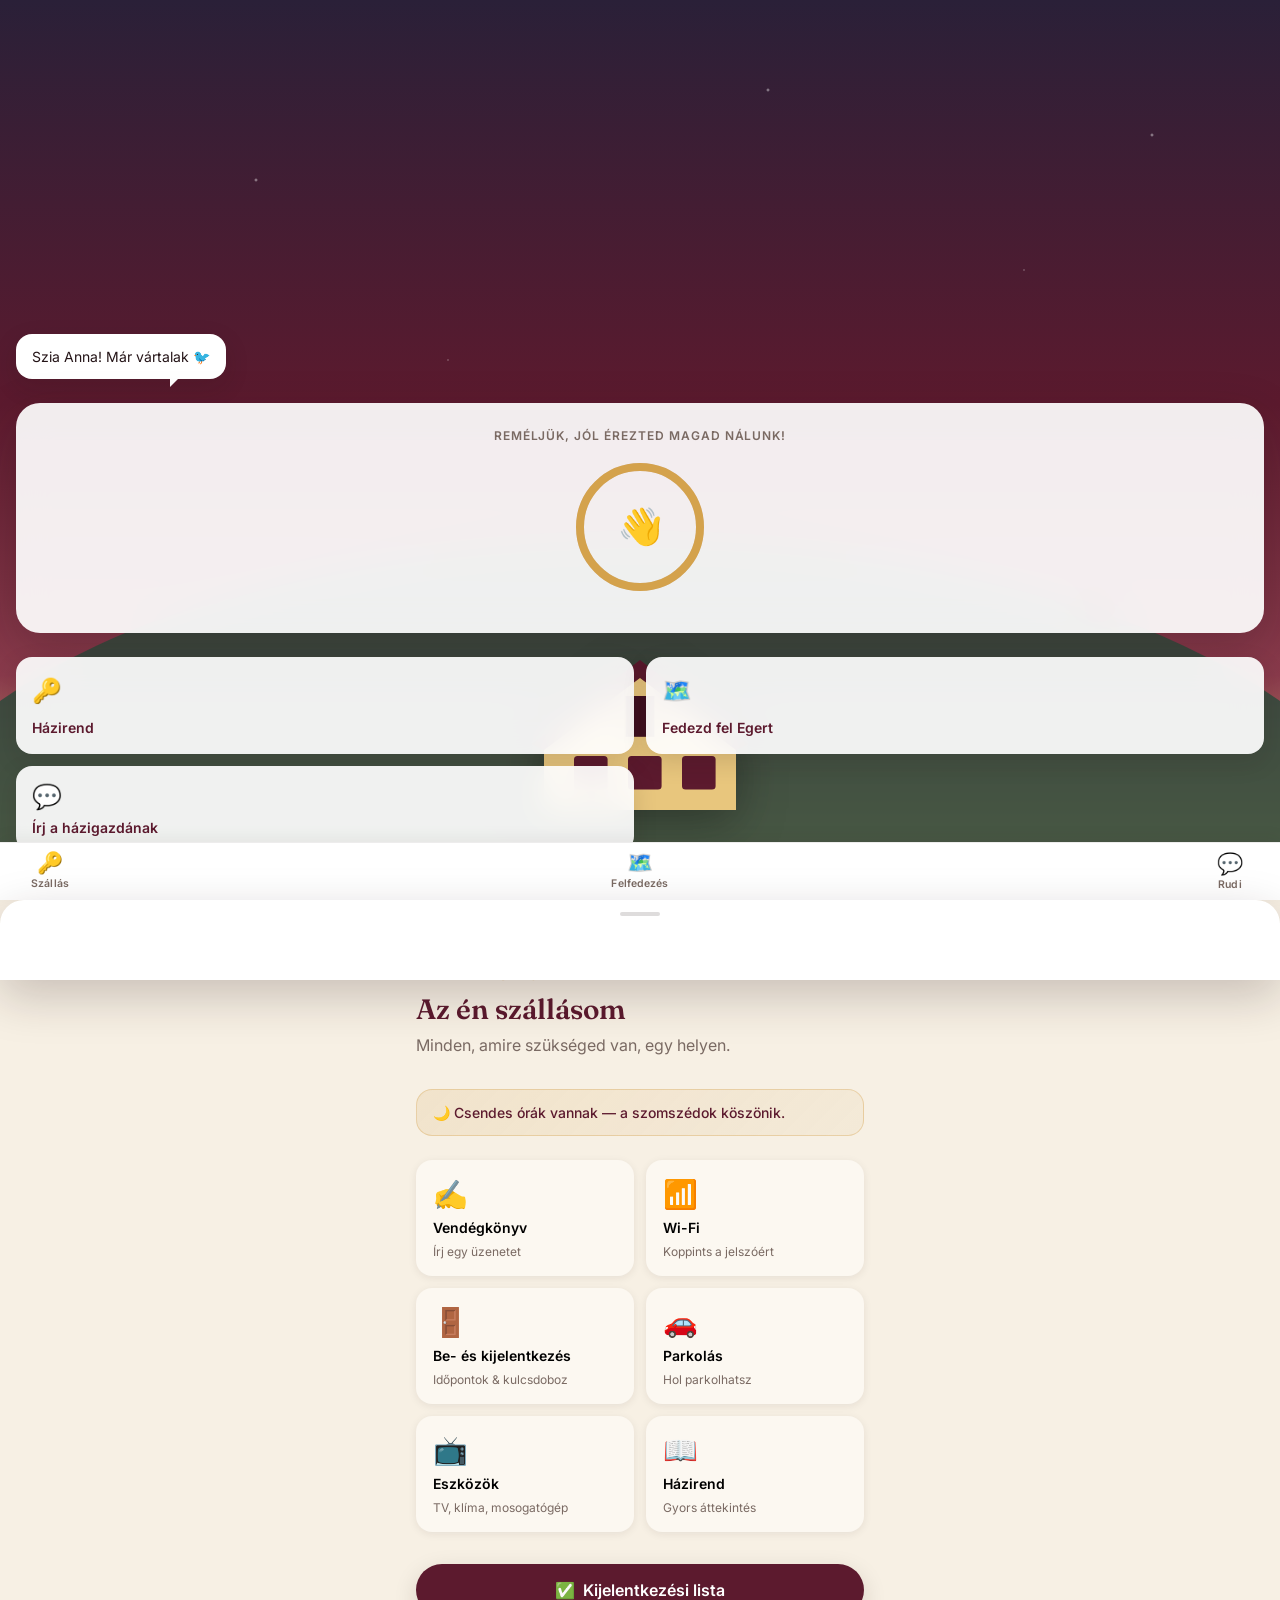
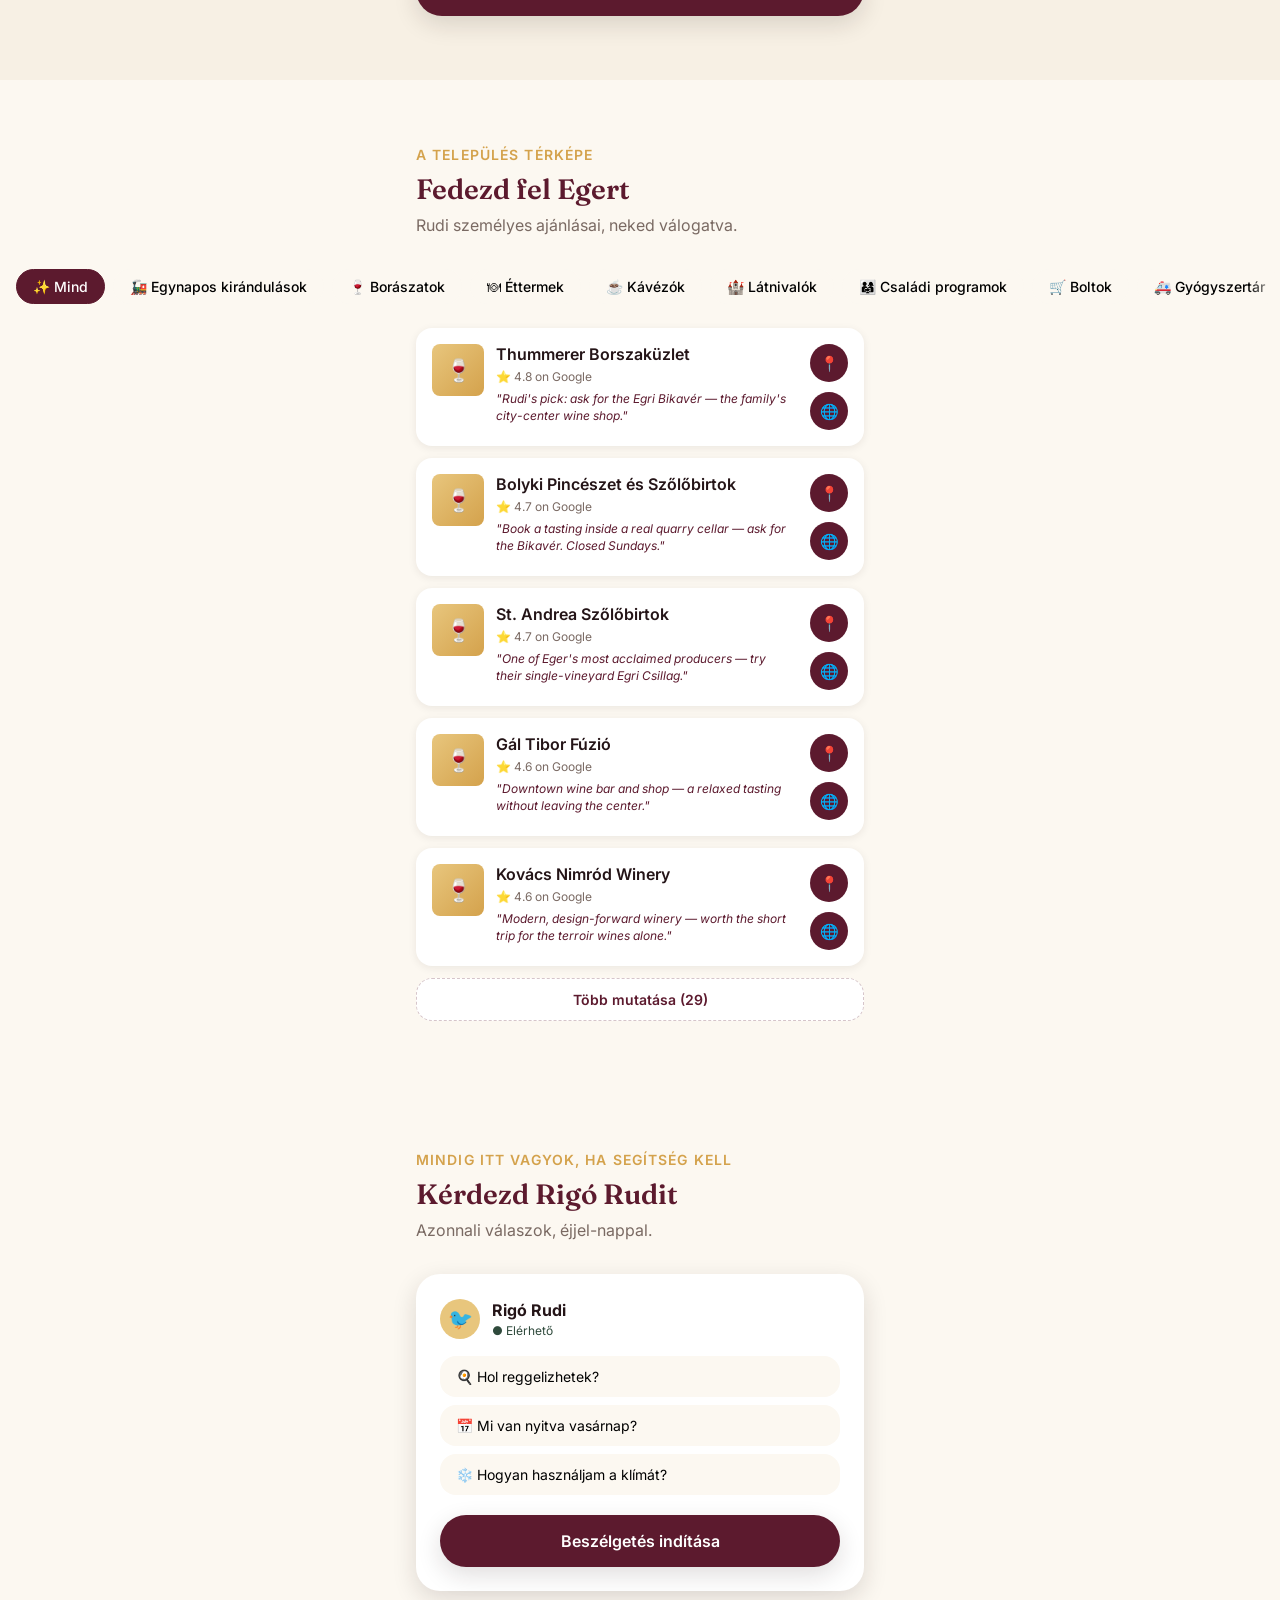
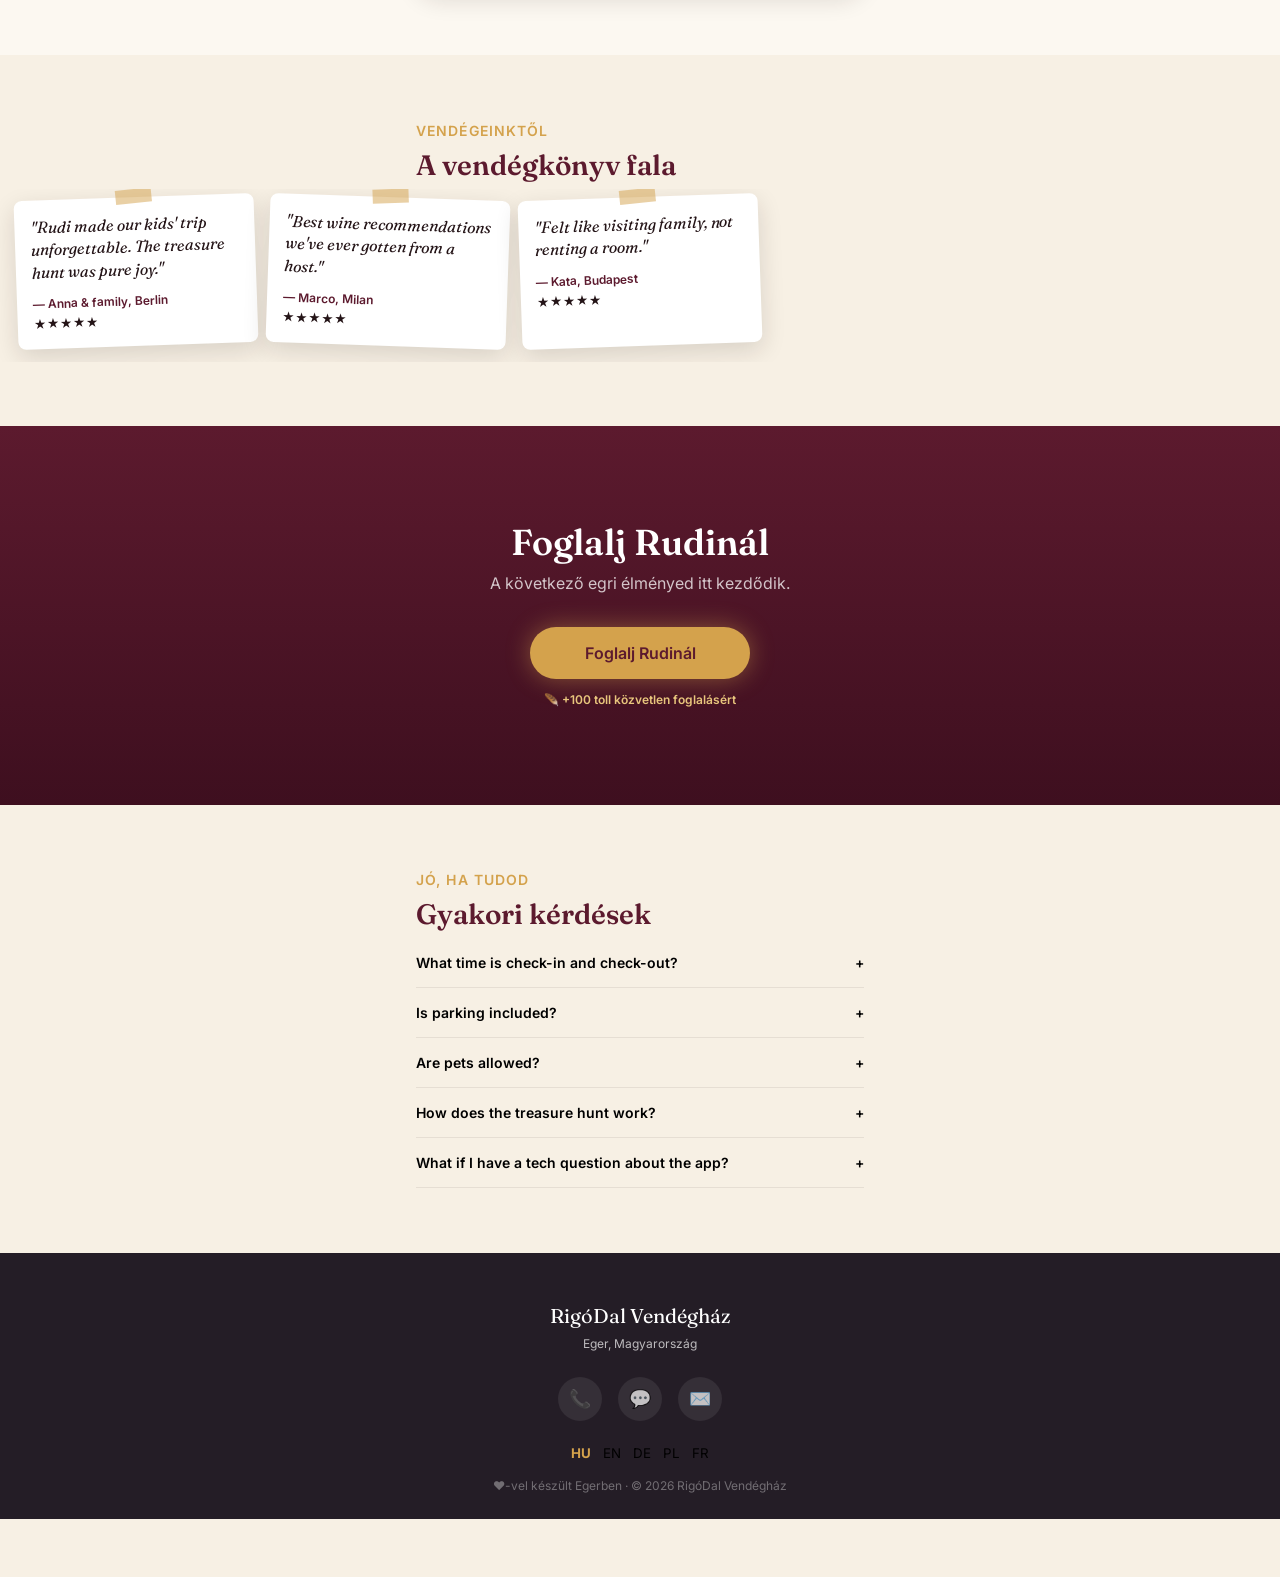
==== commit d755fa49: "Add files via upload" ====
--- a/index.html
+++ b/index.html
@@ -83,6 +83,9 @@
   <div class="footer-lang-switch">
     <button data-lang="hu">HU</button>
     <button data-lang="en">EN</button>
+    <button data-lang="de">DE</button>
+    <button data-lang="pl">PL</button>
+    <button data-lang="fr">FR</button>
   </div>
 
   <div class="footer-legal" data-i18n="footer.legal">Made with ♥ in Eger · © 2026 RigóDal Vendégház</div>
--- a/css/section-stay.css
+++ b/css/section-stay.css
@@ -4,6 +4,26 @@
 
 .stay-section {
   background: var(--color-bg);
+}
+
+.stay-banner {
+  display: flex;
+  align-items: center;
+  gap: var(--sp-2);
+  background: linear-gradient(135deg, rgba(212,162,76,0.16), rgba(212,162,76,0.08));
+  border: 1px solid rgba(212,162,76,0.35);
+  border-radius: var(--radius-md);
+  padding: var(--sp-3) var(--sp-4);
+  font-size: var(--fs-sm);
+  color: var(--color-accent-strong);
+  font-weight: 500;
+  margin-bottom: var(--sp-5);
+  animation: banner-in var(--duration-slow) var(--ease-settle) both;
+}
+
+@keyframes banner-in {
+  from { opacity: 0; transform: translateY(-6px); }
+  to { opacity: 1; transform: translateY(0); }
 }
 
 .stay-hotspot-grid {
--- a/css/section-rest.css
+++ b/css/section-rest.css
@@ -18,68 +18,66 @@
   padding: 0 var(--sp-4) var(--sp-4);
   margin: 0 0 var(--sp-2);
   scrollbar-width: none;
+  position: relative;
 }
 
 .filter-scroll::-webkit-scrollbar { display: none; }
+
+/* Visual cue that the filter row scrolls further — fades out the right
+   edge so guests notice there are more categories (like Day Trips)
+   beyond what's currently visible. Sits in a wrapper below. */
+.filter-scroll-wrap {
+  position: relative;
+}
+
+.filter-scroll-wrap::after {
+  content: "";
+  position: absolute;
+  top: 0;
+  right: 0;
+  bottom: var(--sp-4);
+  width: 32px;
+  background: linear-gradient(90deg, transparent, var(--color-bg-elevated));
+  pointer-events: none;
+}
 
 .place-card {
   display: flex;
   gap: var(--sp-3);
   background: var(--color-white);
   border-radius: var(--radius-md);
-  padding: var(--sp-3);
+  padding: var(--sp-4);
   margin-bottom: var(--sp-3);
   box-shadow: var(--shadow-sm);
-  align-items: center;
+  align-items: flex-start;
   transition: transform var(--duration-fast) var(--ease-settle);
 }
 
-.place-card:active { transform: scale(0.97); }
+.place-card:active { transform: scale(0.98); }
 
 .place-thumb {
-  width: 64px;
-  height: 64px;
+  width: 52px;
+  height: 52px;
   border-radius: var(--radius-sm);
   background: linear-gradient(135deg, var(--color-gold-light), var(--color-gold));
   flex-shrink: 0;
   display: flex;
   align-items: center;
   justify-content: center;
-  font-size: 24px;
-  position: relative;
-}
-
-.place-status-dot {
-  position: absolute;
-  bottom: -2px;
-  right: -2px;
-  width: 12px;
-  height: 12px;
-  border-radius: 50%;
-  border: 2px solid var(--color-white);
-}
-
-.place-status-dot.open {
-  background: var(--color-success);
-  box-shadow: 0 0 0 3px rgba(47,74,60,0.2);
-  animation: status-pulse 2s ease-in-out infinite;
-}
-
-.place-status-dot.closed {
-  background: #B0A69A;
-}
-
-@keyframes status-pulse {
-  0%, 100% { box-shadow: 0 0 0 3px rgba(47,74,60,0.2); }
-  50% { box-shadow: 0 0 0 6px rgba(47,74,60,0); }
-}
-
-.place-info { flex: 1; min-width: 0; }
+  font-size: 22px;
+}
+
+.place-info {
+  flex: 1 1 auto;
+  min-width: 0;
+  padding-right: var(--sp-2);
+}
 
 .place-name {
   font-weight: 600;
   font-size: var(--fs-base);
-  margin-bottom: 2px;
+  margin-bottom: 3px;
+  line-height: 1.3;
 }
 
 .place-meta {
@@ -91,12 +89,23 @@
   font-size: var(--fs-xs);
   color: var(--color-accent-strong);
   font-style: italic;
-  margin-top: 4px;
+  margin-top: 5px;
+  line-height: 1.4;
+}
+
+.place-actions {
+  display: flex;
+  flex-direction: column;
+  gap: 10px;
+  flex: 0 0 38px; /* locked width — never compressed or overlapped by place-info text */
+  align-items: center;
 }
 
 .place-nav-btn {
-  width: 40px;
-  height: 40px;
+  width: 38px;
+  height: 38px;
+  min-width: 38px;
+  min-height: 38px;
   border-radius: var(--radius-full);
   background: var(--color-accent-strong);
   color: white;
@@ -104,7 +113,37 @@
   align-items: center;
   justify-content: center;
   flex-shrink: 0;
-  font-size: 16px;
+  font-size: 15px;
+  line-height: 1;
+  transition: transform var(--duration-fast) var(--ease-settle);
+}
+
+.place-nav-btn:active { transform: scale(0.9); }
+
+.place-web-btn {
+  background: var(--color-accent-strong);
+  color: white;
+}
+
+.show-more-btn {
+  display: block;
+  width: 100%;
+  padding: var(--sp-3);
+  margin-top: var(--sp-2);
+  border-radius: var(--radius-md);
+  background: var(--color-white);
+  border: 1.5px dashed rgba(92,26,46,0.25);
+  color: var(--color-accent-strong);
+  font-size: var(--fs-sm);
+  font-weight: 600;
+  text-align: center;
+  transition: transform var(--duration-fast) var(--ease-settle),
+              background var(--duration-fast) var(--ease-settle);
+}
+
+.show-more-btn:active {
+  transform: scale(0.98);
+  background: var(--color-bg-elevated);
 }
 
 /* ============================================
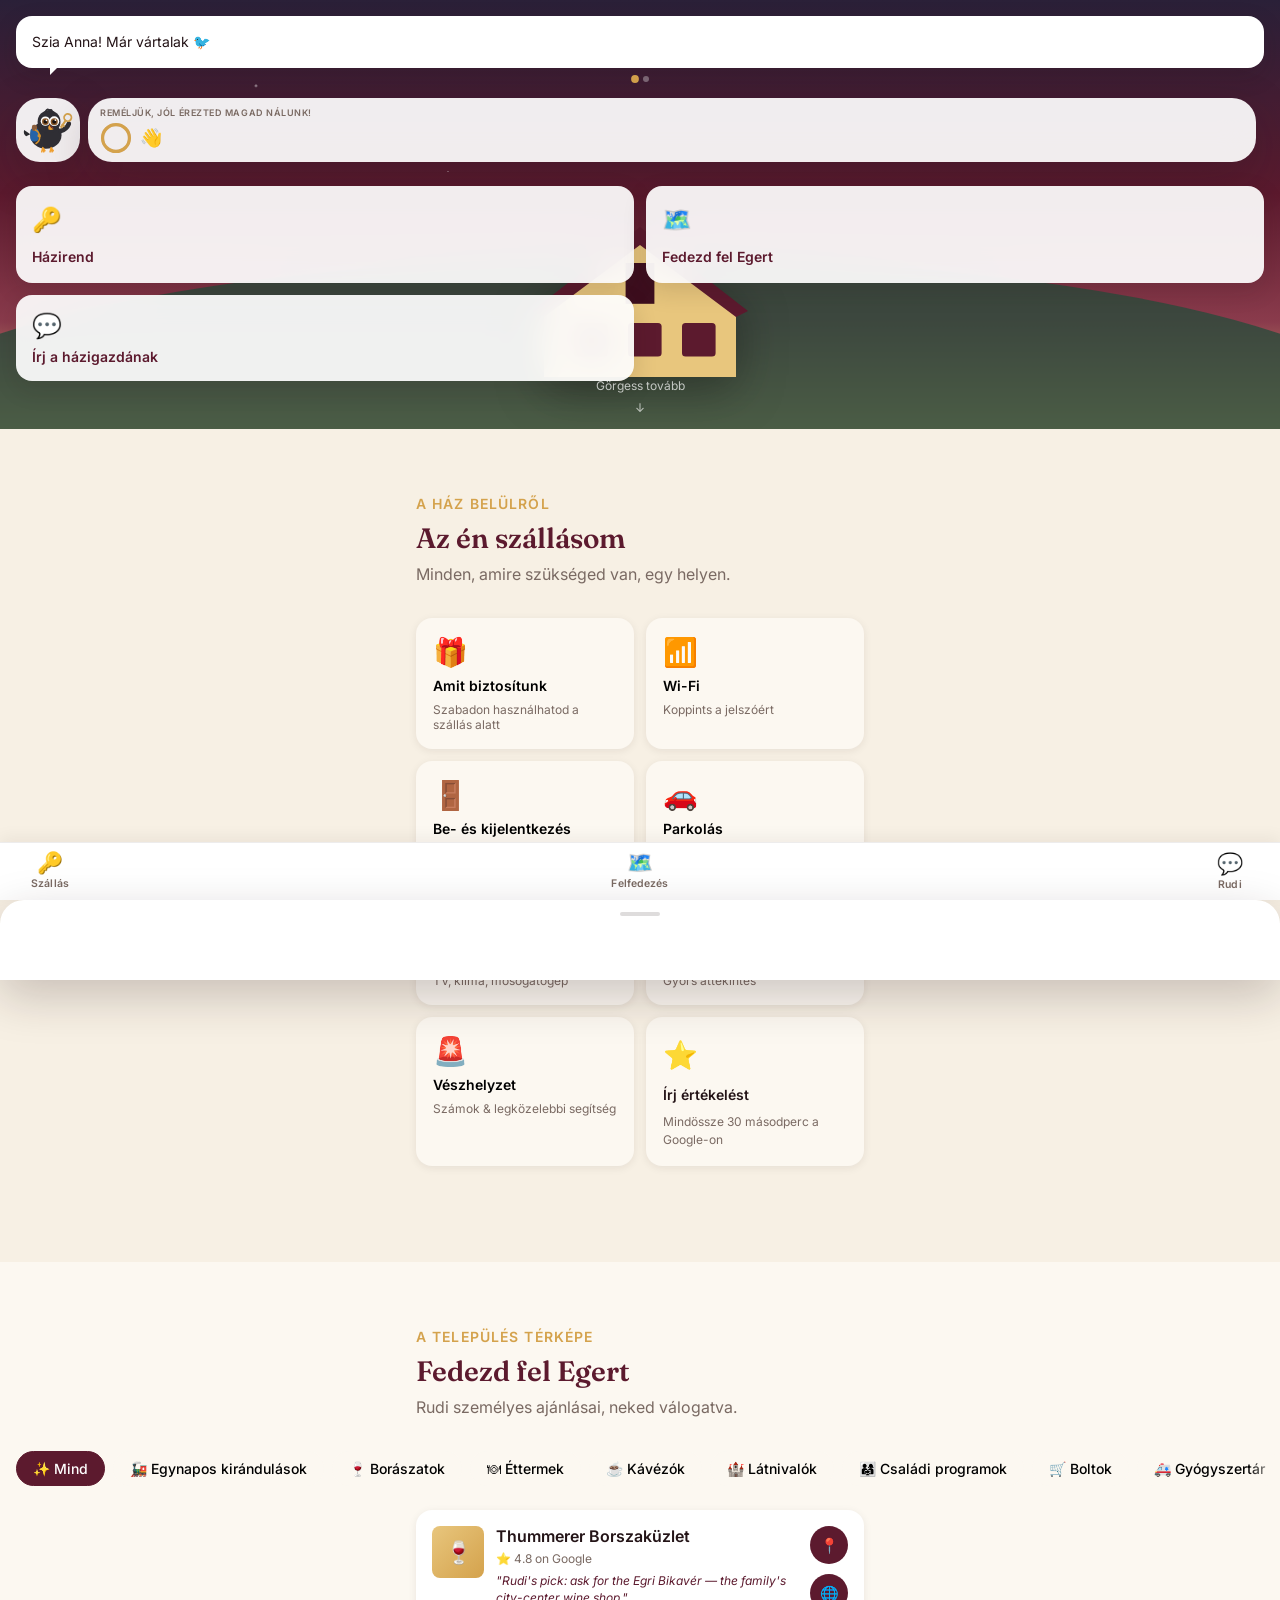
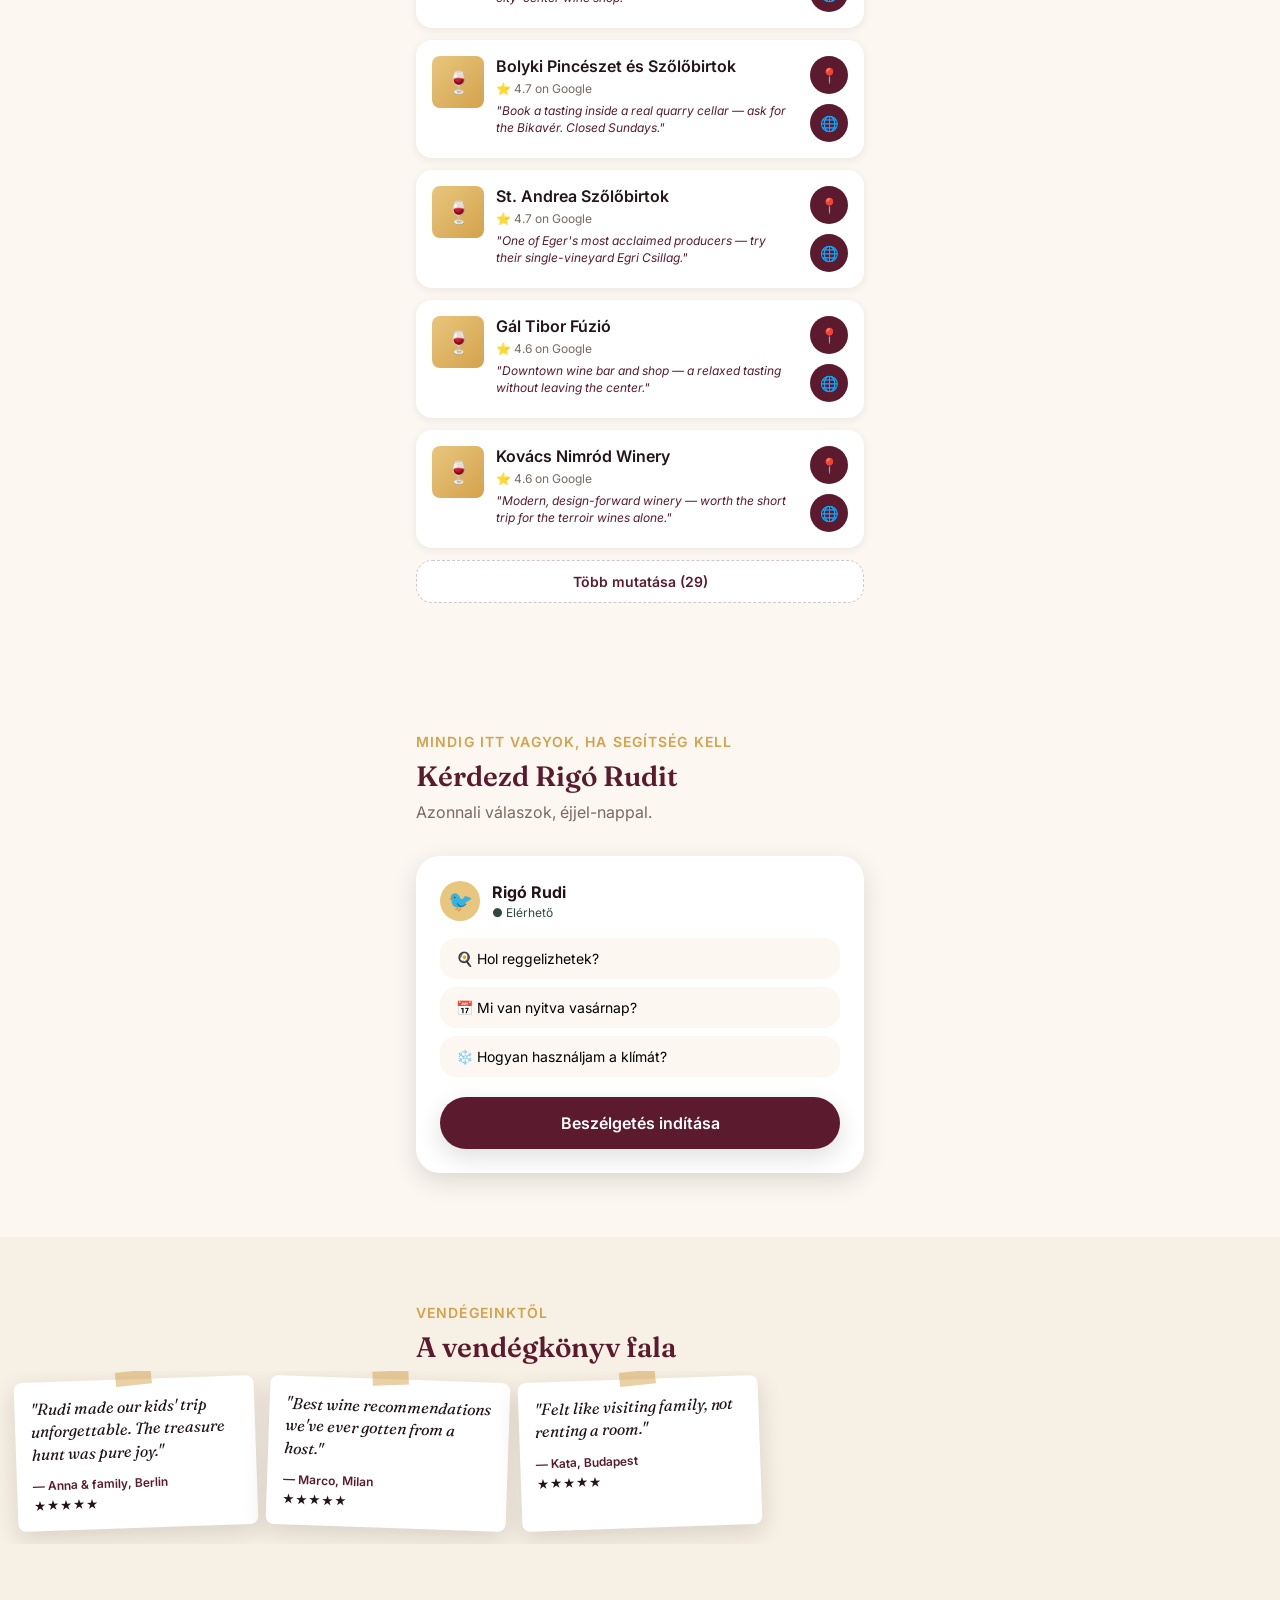
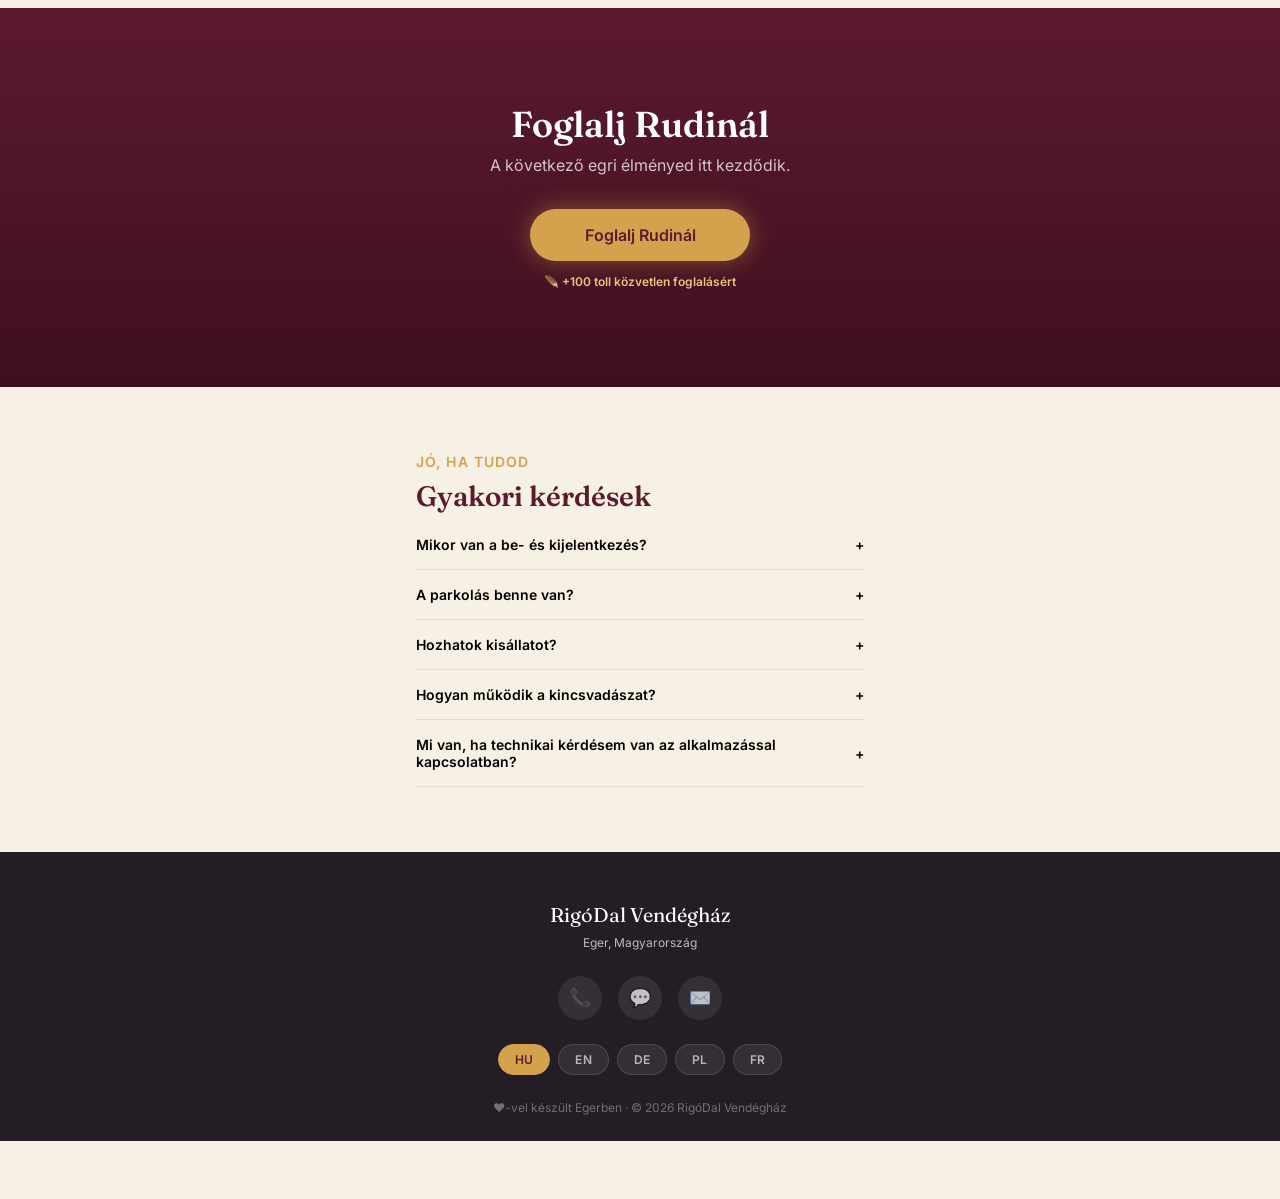
==== commit b020ac54: "Add files via upload" ====
--- a/index.html
+++ b/index.html
@@ -16,6 +16,13 @@
 <link rel="stylesheet" href="css/section-stay.css">
 <link rel="stylesheet" href="css/section-rest.css">
 <link rel="stylesheet" href="css/chat-overlay.css">
+
+<!-- Elfsight platform script — loaded once, globally, for any Elfsight
+     widget used anywhere on the site (currently: Booking.com Reviews
+     in the "proof" module). Do not add a second copy of this script
+     inside a module's own HTML — one global copy is enough, and having
+     more than one can cause the widget to double-render. -->
+<script src="https://elfsightcdn.com/platform.js" async></script>
 </head>
 <body>
 
--- a/css/section-hero.css
+++ b/css/section-hero.css
@@ -3,21 +3,29 @@
    ============================================ */
 
 .hero {
-  min-height: 100svh;
-  display: flex;
-  flex-direction: column;
-  justify-content: flex-end;
+  display: flex;
+  flex-direction: column;
   position: relative;
   padding: 0;
   opacity: 1;
   transform: none;
   overflow: hidden;
   background: linear-gradient(180deg, #2A2038 0%, #5C1A2E 45%, #8A3B4C 75%, var(--color-gold-light) 100%);
-}
-
+  /* Height comes purely from .hero-content (the only element in normal
+     document flow — .hero-scene below is an absolutely-positioned
+     background layer and does not add to this element's height). */
+}
+
+/* .hero-scene is a BACKGROUND layer — it fills whatever height .hero
+   ends up being (driven entirely by .hero-content), the same way it
+   did in the very first version. It must NOT take up its own space in
+   the flex flow, or it pushes the real content down (that was the bug
+   introduced last round: giving it position:relative + a fixed height
+   turned it into a large empty block above everything else). */
 .hero-scene {
   position: absolute;
   inset: 0;
+  z-index: 0;
   will-change: transform;
 }
 
@@ -70,103 +78,165 @@
   50% { opacity: 1; }
 }
 
-.hero-rudi {
-  position: absolute;
-  bottom: 30%;
-  right: 12%;
-  width: 56px;
-  height: 56px;
-  cursor: pointer;
-  transition: transform var(--duration-base) var(--ease-settle);
-  animation: rudi-bob 3.5s ease-in-out infinite;
-}
-
-.hero-rudi:active {
-  transform: scale(0.9) rotate(-8deg);
-}
-
-@keyframes rudi-bob {
-  0%, 100% { transform: translateY(0); }
-  50% { transform: translateY(-6px); }
-}
-
 .hero-content {
   position: relative;
   z-index: 2;
-  padding: var(--sp-5) var(--sp-4) var(--sp-7);
+  padding: var(--sp-4) var(--sp-4) var(--sp-7);
   display: flex;
   flex-direction: column;
   gap: var(--sp-4);
 }
 
-.hero-topbar {
-  position: absolute;
-  top: calc(var(--sp-5) + env(safe-area-inset-top, 0px));
-  left: var(--sp-4);
-  right: var(--sp-4);
-  z-index: 3;
-  display: flex;
-  justify-content: space-between;
-  align-items: flex-start;
-}
-
-.weather-chip {
+/* ============================================
+   RUDI'S SPEECH BUBBLE — full-width row at the very top of the
+   hero (first thing in .hero-content, so it starts right below
+   the status bar / notch, no gap above it).
+
+   Uses a SINGLE text element, not several stacked ones — see
+   hero.js goTo() for why. Height is locked via JS to the tallest
+   of the (up to 3) rotating messages, so it never resizes when
+   switching between a short and a long message.
+   ============================================ */
+
+.rudi-bubble-row {
+  animation: bubble-in var(--duration-slow) var(--ease-settle) 0.3s both;
+}
+
+@keyframes bubble-in {
+  from { opacity: 0; transform: translateY(12px); }
+  to { opacity: 1; transform: translateY(0); }
+}
+
+.rudi-bubble {
+  max-width: none; /* overrides base .speech-bubble's 260px cap —
+                       this bubble spans the full content width */
+  width: 100%;
+  box-sizing: border-box;
+  position: relative;
+  padding: var(--sp-3) var(--sp-4);
   display: flex;
   align-items: center;
+  touch-action: pan-y; /* allow horizontal swipe gesture without blocking page scroll */
+  transition: height var(--duration-base) var(--ease-settle);
+}
+
+.rudi-bubble::after {
+  content: "";
+  position: absolute;
+  bottom: -7px;
+  left: 34px;
+  width: 14px;
+  height: 14px;
+  background: var(--color-white);
+  clip-path: polygon(0 0, 100% 0, 0 100%);
+}
+
+.rudi-bubble-msg {
+  width: 100%;
+  font-size: var(--fs-sm);
+  line-height: 1.4;
+  opacity: 1;
+  transition: opacity 180ms var(--ease-settle);
+}
+
+.rudi-bubble-msg.is-fading {
+  opacity: 0;
+}
+
+.rudi-bubble-dots {
+  display: flex;
+  justify-content: center;
+  gap: 5px;
+  margin-top: var(--sp-2);
+}
+
+.rudi-dot {
+  width: 6px;
+  height: 6px;
+  border-radius: 50%;
+  background: rgba(255,255,255,0.35);
+  transition: background var(--duration-fast) var(--ease-settle),
+              transform var(--duration-fast) var(--ease-settle);
+}
+
+.rudi-dot.is-active {
+  background: var(--color-gold);
+  transform: scale(1.3);
+}
+
+/* ============================================
+   STATUS ROW — Rudi avatar, countdown, and weather,
+   all sharing the same height, in one continuous
+   "glass card" visual language.
+   ============================================ */
+
+.hero-status-row {
+  display: flex;
+  align-items: stretch;
   gap: var(--sp-2);
-  background: rgba(255,255,255,0.15);
-  backdrop-filter: blur(12px);
-  -webkit-backdrop-filter: blur(12px);
-  padding: var(--sp-2) var(--sp-3);
-  border-radius: var(--radius-full);
-  color: var(--color-white);
-  font-size: var(--fs-sm);
-  font-weight: 600;
-}
-
-.hero-speech {
-  align-self: flex-start;
-  margin-bottom: var(--sp-2);
-  animation: bubble-in var(--duration-slow) var(--ease-settle) 0.8s both;
-}
-
-@keyframes bubble-in {
-  from { opacity: 0; transform: translateY(12px) scale(0.9); }
-  to { opacity: 1; transform: translateY(0) scale(1); }
-}
-
-.hero-speech .speech-bubble::after {
-  left: auto;
-  right: 40px;
-}
-
-.countdown-card {
+  height: 64px;
+}
+
+.rudi-avatar-sm {
+  flex: 0 0 64px;
+  width: 64px;
+  height: 64px;
+  border-radius: var(--radius-lg);
+  background: rgba(255,255,255,0.92);
+  backdrop-filter: blur(16px);
+  -webkit-backdrop-filter: blur(16px);
+  box-shadow: var(--shadow-lg);
+  padding: 6px;
+  cursor: pointer;
+  transition: transform var(--duration-base) var(--ease-settle);
+}
+
+.rudi-avatar-sm:active {
+  transform: scale(0.92);
+}
+
+.countdown-card-inline {
+  flex: 1 1 auto;
+  min-width: 0;
   background: rgba(255,255,255,0.92);
   backdrop-filter: blur(16px);
   -webkit-backdrop-filter: blur(16px);
   border-radius: var(--radius-lg);
-  padding: var(--sp-5);
   box-shadow: var(--shadow-lg);
-  text-align: center;
-}
-
-.countdown-label {
-  font-size: var(--fs-xs);
+  padding: var(--sp-2) var(--sp-3);
+  display: flex;
+  flex-direction: column;
+  justify-content: center;
+  overflow: hidden;
+}
+
+.countdown-label-inline {
+  font-size: 9px;
   text-transform: uppercase;
-  letter-spacing: 0.08em;
+  letter-spacing: 0.06em;
   color: var(--color-text-muted);
   font-weight: 600;
-  margin-bottom: var(--sp-3);
-}
-
-.countdown-ring-wrap {
+  white-space: nowrap;
+  overflow: hidden;
+  text-overflow: ellipsis;
+  margin-bottom: 2px;
+}
+
+.countdown-row-inline {
+  display: flex;
+  align-items: center;
+  gap: var(--sp-2);
+  min-width: 0;
+}
+
+.countdown-ring-wrap-sm {
   position: relative;
-  width: 140px;
-  height: 140px;
-  margin: 0 auto var(--sp-3);
-}
-
-.countdown-ring-wrap svg {
+  width: 32px;
+  height: 32px;
+  flex-shrink: 0;
+}
+
+.countdown-ring-wrap-sm svg {
   transform: rotate(-90deg);
   width: 100%;
   height: 100%;
@@ -175,38 +245,83 @@
 .countdown-ring-bg {
   fill: none;
   stroke: rgba(92, 26, 46, 0.1);
-  stroke-width: 8;
+  stroke-width: 10;
 }
 
 .countdown-ring-fg {
   fill: none;
   stroke: var(--color-accent);
-  stroke-width: 8;
+  stroke-width: 10;
   stroke-linecap: round;
   transition: stroke-dashoffset 1s var(--ease-settle);
 }
 
-.countdown-numbers {
-  position: absolute;
-  inset: 0;
-  display: flex;
-  flex-direction: column;
-  align-items: center;
-  justify-content: center;
-}
-
-.countdown-value {
+.countdown-numbers-sm {
+  display: flex;
+  align-items: baseline;
+  gap: 4px;
+  min-width: 0;
+}
+
+.countdown-value-sm {
   font-family: var(--font-display);
-  font-size: var(--fs-3xl);
+  font-size: var(--fs-lg);
   font-weight: 700;
   color: var(--color-accent-strong);
   line-height: 1;
-}
-
-.countdown-unit {
-  font-size: var(--fs-xs);
+  white-space: nowrap;
+}
+
+.countdown-unit-sm {
+  font-size: 11px;
   color: var(--color-text-muted);
-  margin-top: 2px;
+  white-space: nowrap;
+  overflow: hidden;
+  text-overflow: ellipsis;
+}
+
+.weather-chip-inline {
+  flex: 0 0 auto;
+  display: flex;
+  flex-direction: column;
+  align-items: center;
+  justify-content: center;
+  gap: 2px;
+  background: rgba(255,255,255,0.92);
+  backdrop-filter: blur(16px);
+  -webkit-backdrop-filter: blur(16px);
+  border-radius: var(--radius-lg);
+  box-shadow: var(--shadow-lg);
+  padding: var(--sp-2) var(--sp-3);
+  min-width: 56px;
+  text-decoration: none;
+  transition: opacity var(--duration-base) var(--ease-settle),
+              transform var(--duration-fast) var(--ease-settle);
+}
+
+.weather-chip-inline:active {
+  transform: scale(0.94);
+}
+
+.weather-chip-inline.is-hidden {
+  opacity: 0;
+  pointer-events: none;
+  width: 0;
+  min-width: 0;
+  padding: 0;
+  overflow: hidden;
+}
+
+.weather-icon-inline {
+  font-size: 16px;
+  line-height: 1;
+}
+
+.weather-temp-inline {
+  font-size: 11px;
+  font-weight: 700;
+  color: var(--color-accent-strong);
+  white-space: nowrap;
 }
 
 .hero-actions {
--- a/css/section-stay.css
+++ b/css/section-stay.css
@@ -6,25 +6,9 @@
   background: var(--color-bg);
 }
 
-.stay-banner {
-  display: flex;
-  align-items: center;
-  gap: var(--sp-2);
-  background: linear-gradient(135deg, rgba(212,162,76,0.16), rgba(212,162,76,0.08));
-  border: 1px solid rgba(212,162,76,0.35);
-  border-radius: var(--radius-md);
-  padding: var(--sp-3) var(--sp-4);
-  font-size: var(--fs-sm);
-  color: var(--color-accent-strong);
-  font-weight: 500;
-  margin-bottom: var(--sp-5);
-  animation: banner-in var(--duration-slow) var(--ease-settle) both;
-}
-
-@keyframes banner-in {
-  from { opacity: 0; transform: translateY(-6px); }
-  to { opacity: 1; transform: translateY(0); }
-}
+/* NOTE: the .stay-banner rule that used to live here was removed —
+   contextual messaging now lives in Rudi's speech bubble in the hero
+   section instead (see css/section-hero.css .rudi-bubble). */
 
 .stay-hotspot-grid {
   display: grid;
@@ -74,16 +58,22 @@
 
 .hotspot-icon {
   font-size: 28px;
+  text-align: left;
+  width: 100%;
 }
 
 .hotspot-label {
   font-weight: 600;
   font-size: var(--fs-sm);
+  text-align: left;
+  width: 100%;
 }
 
 .hotspot-preview {
   font-size: var(--fs-xs);
   color: var(--color-text-muted);
+  text-align: left;
+  width: 100%;
 }
 
 /* --- Bottom sheet for hotspot detail --- */
--- a/css/section-rest.css
+++ b/css/section-rest.css
@@ -497,14 +497,34 @@
 .footer-lang-switch {
   display: flex;
   justify-content: center;
-  gap: var(--sp-3);
-  margin: var(--sp-4) 0;
+  flex-wrap: wrap;
+  gap: var(--sp-2);
+  margin: var(--sp-5) 0;
+}
+
+.footer-lang-switch button {
   font-size: var(--fs-xs);
+  font-weight: 600;
+  letter-spacing: 0.02em;
+  color: rgba(255, 255, 255, 0.65);
+  background: rgba(255, 255, 255, 0.08);
+  border: 1.5px solid rgba(255, 255, 255, 0.12);
+  border-radius: var(--radius-full);
+  padding: 7px 16px;
+  min-width: 48px;
+  transition: color var(--duration-fast) var(--ease-settle),
+              background var(--duration-fast) var(--ease-settle),
+              border-color var(--duration-fast) var(--ease-settle);
+}
+
+.footer-lang-switch button:active {
+  transform: scale(0.95);
 }
 
 .footer-lang-switch button.is-active {
-  color: var(--color-gold);
-  font-weight: 700;
+  color: var(--color-accent-strong);
+  background: var(--color-gold);
+  border-color: var(--color-gold);
 }
 
 .footer-legal {
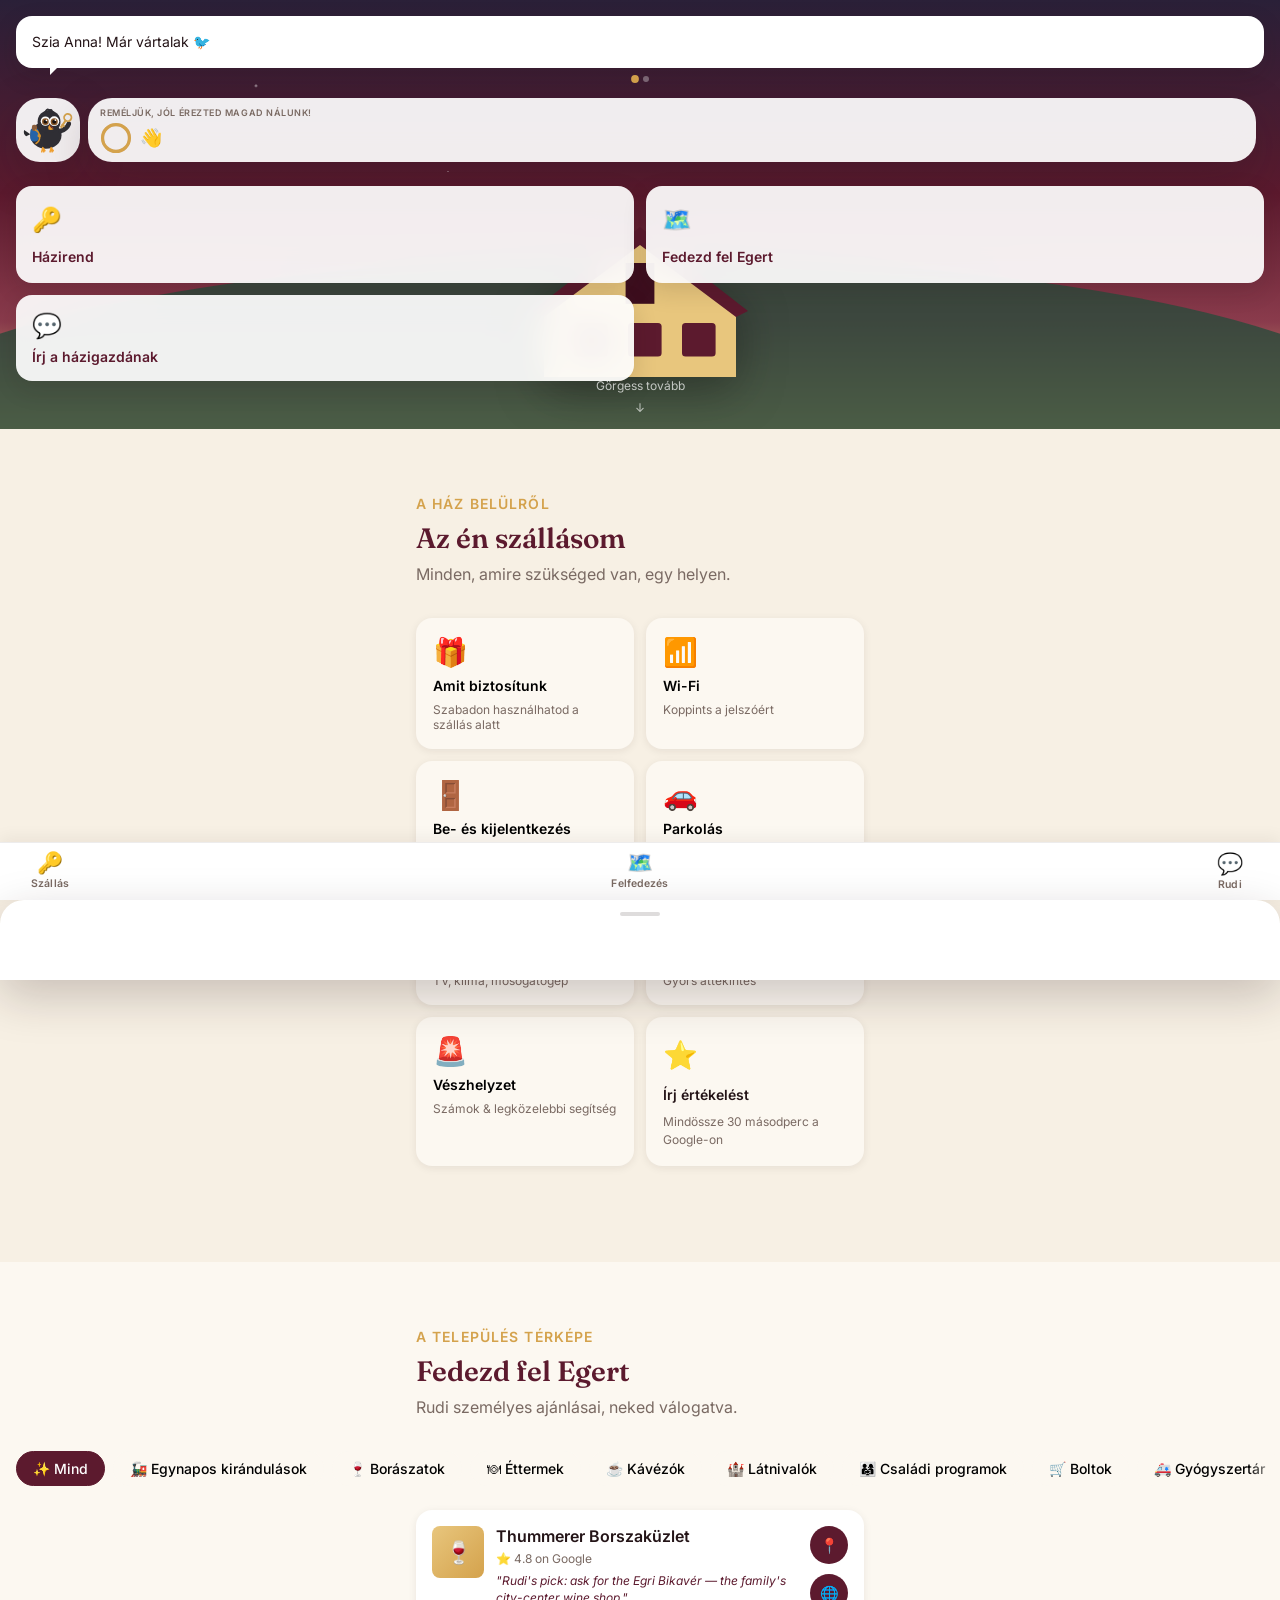
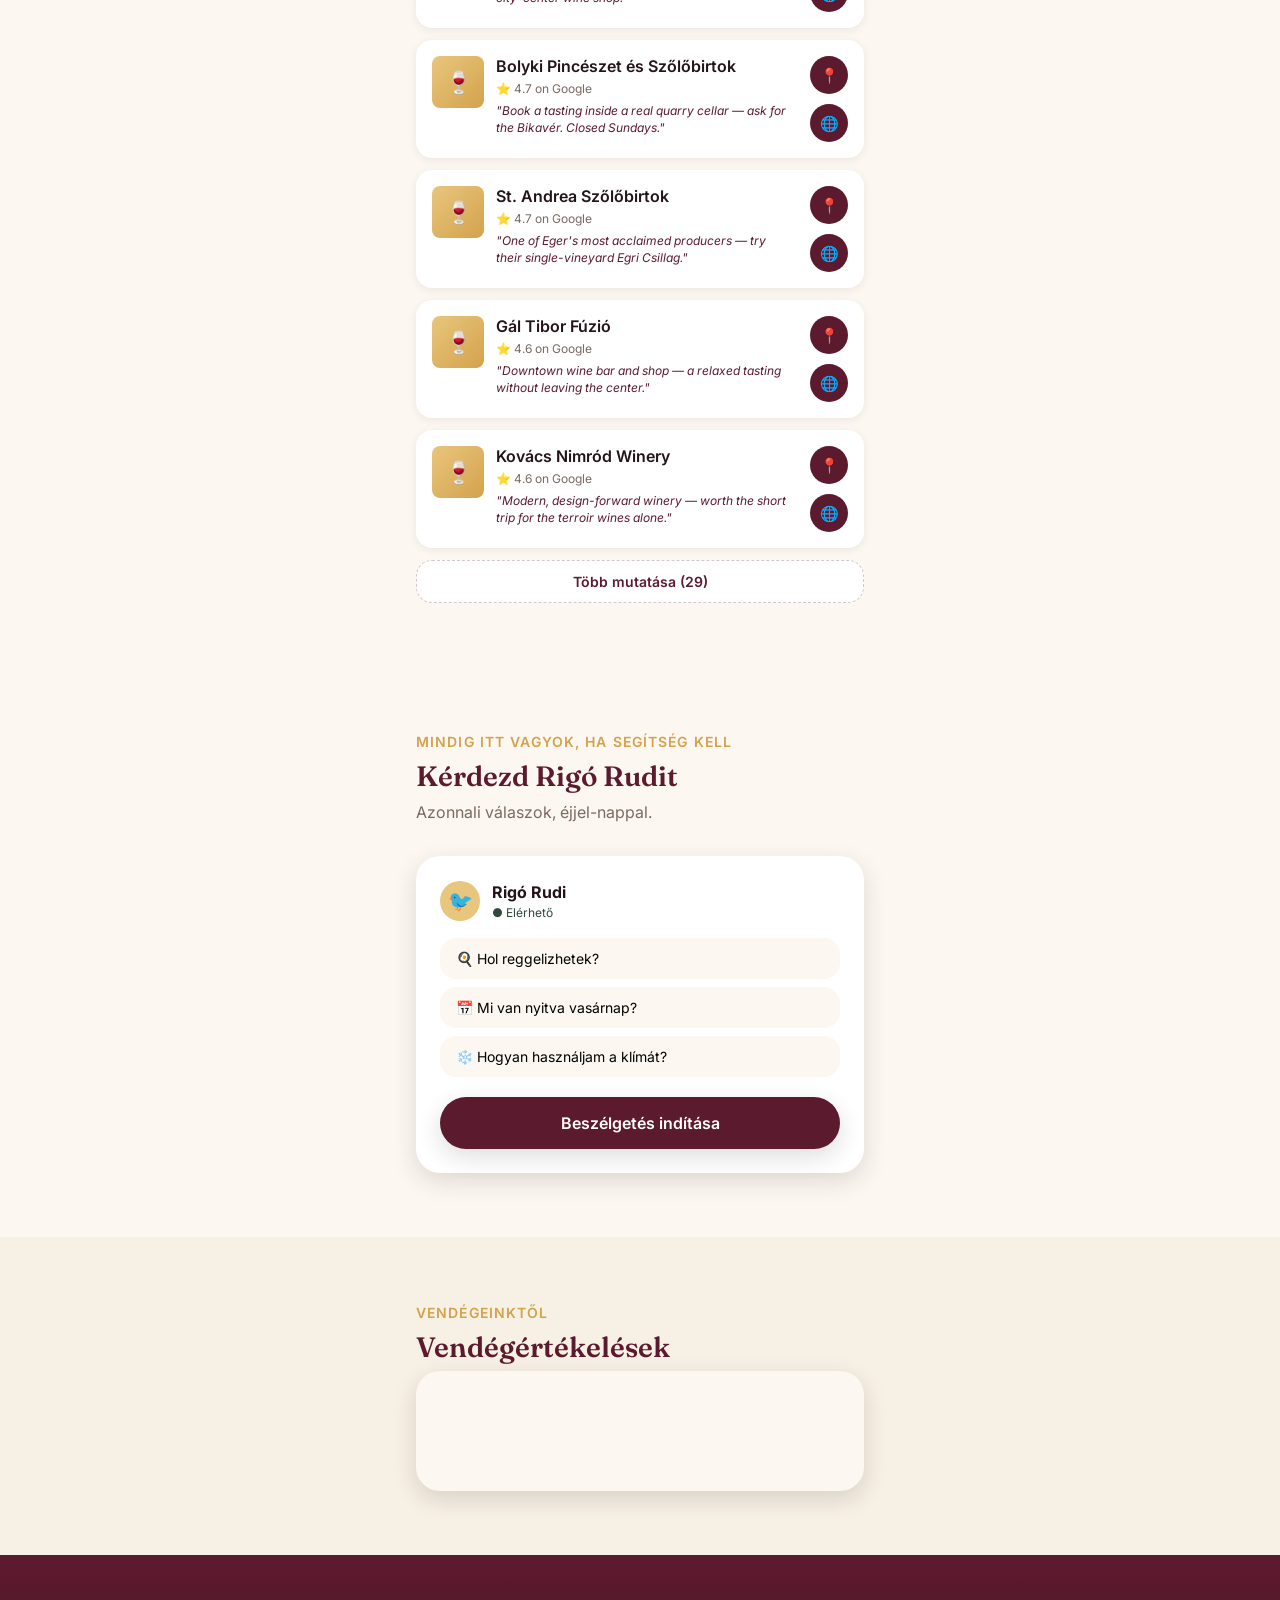
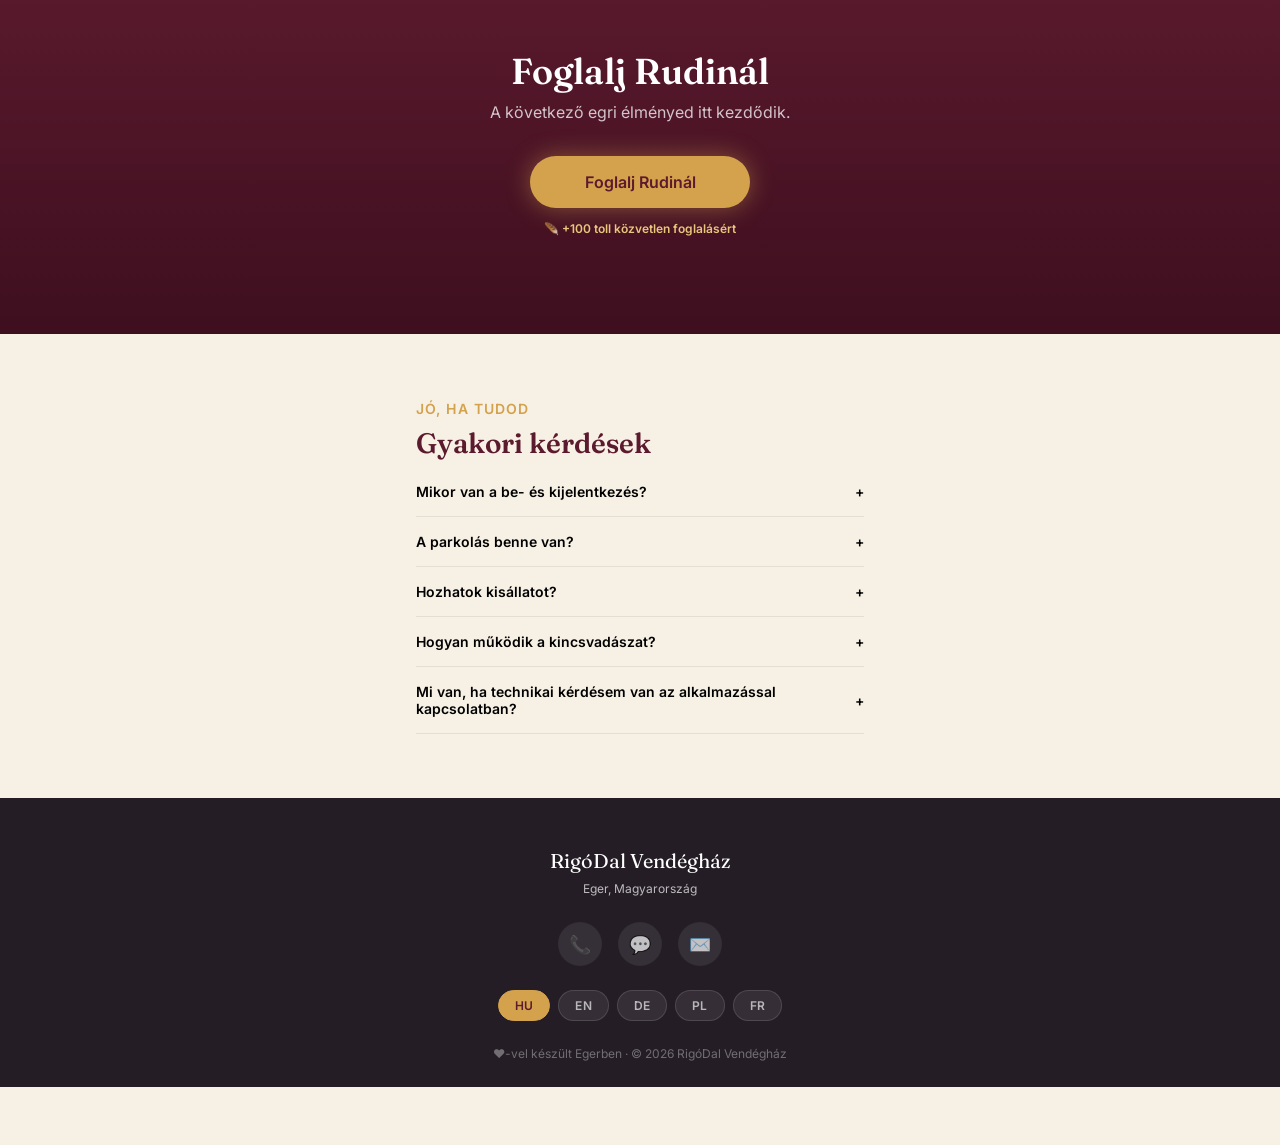
==== commit cf5d7487: "Add files via upload" ====
--- a/index.html
+++ b/index.html
@@ -76,6 +76,10 @@
 <!-- ============================================
      FOOTER (shell — always present; not a module
      since every guesthouse needs contact info)
+
+     NOTE: phone/WhatsApp numbers below are placeholders —
+     replace +36000000000 with the real guesthouse contact
+     number before going live.
      ============================================ -->
 <footer class="site-footer">
   <div style="font-family:var(--font-display); font-size:1.25rem; color:white;">RigóDal Vendégház</div>
--- a/css/section-rest.css
+++ b/css/section-rest.css
@@ -339,68 +339,26 @@
 .chat-suggested-item:active { transform: scale(0.97); }
 
 /* ============================================
-   PROOF / GUESTBOOK WALL
+   PROOF / GUEST REVIEWS (Elfsight Booking.com widget)
    ============================================ */
 
 .proof-section { background: var(--color-bg); }
 
-.postcard-scroll {
-  display: flex;
-  gap: var(--sp-3);
-  overflow-x: auto;
-  overflow-y: hidden;
-  -webkit-overflow-scrolling: touch;
-  width: 100%;
-  max-width: 100vw;
-  box-sizing: border-box;
-  padding: var(--sp-2) var(--sp-4) var(--sp-4);
-  margin: 0;
-  scroll-snap-type: x mandatory;
-  scrollbar-width: none;
-}
-
-.postcard-scroll::-webkit-scrollbar { display: none; }
-
-.postcard {
-  scroll-snap-align: center;
-  flex: 0 0 240px;
-  background: var(--color-white);
-  border-radius: var(--radius-sm);
-  padding: var(--sp-4);
+/* Wraps the Elfsight widget in the site's own card language (rounded
+   corners, soft shadow, cream elevated background) so it reads as
+   part of the app rather than a bare embedded iframe. The widget's
+   own internal styling (colors, fonts, star icons) comes from
+   Elfsight's dashboard — customize the color theme there to match
+   the site's burgundy/gold palette for the closest visual fit. */
+.review-widget-frame {
+  background: var(--color-bg-elevated);
+  border-radius: var(--radius-lg);
+  padding: var(--sp-2);
   box-shadow: var(--shadow-md);
-  transform: rotate(-2deg);
-  position: relative;
-}
-
-.postcard:nth-child(even) { transform: rotate(2deg); }
-
-.postcard::before {
-  content: "";
-  position: absolute;
-  top: -8px;
-  left: 50%;
-  transform: translateX(-50%) rotate(-4deg);
-  width: 36px;
-  height: 14px;
-  background: rgba(212,162,76,0.5);
-}
-
-.postcard-quote {
-  font-family: var(--font-display);
-  font-size: var(--fs-base);
-  font-style: italic;
-  color: var(--color-text);
-  margin-bottom: var(--sp-3);
-  line-height: 1.4;
-}
-
-.postcard-author {
-  font-size: var(--fs-xs);
-  font-weight: 600;
-  color: var(--color-accent-strong);
-}
-
-.postcard-stars { font-size: var(--fs-xs); margin-top: 2px; }
+  overflow: hidden;
+  min-height: 120px; /* reserves space so the layout doesn't jump
+                         while the widget's async script loads */
+}
 
 /* ============================================
    CTA BAND
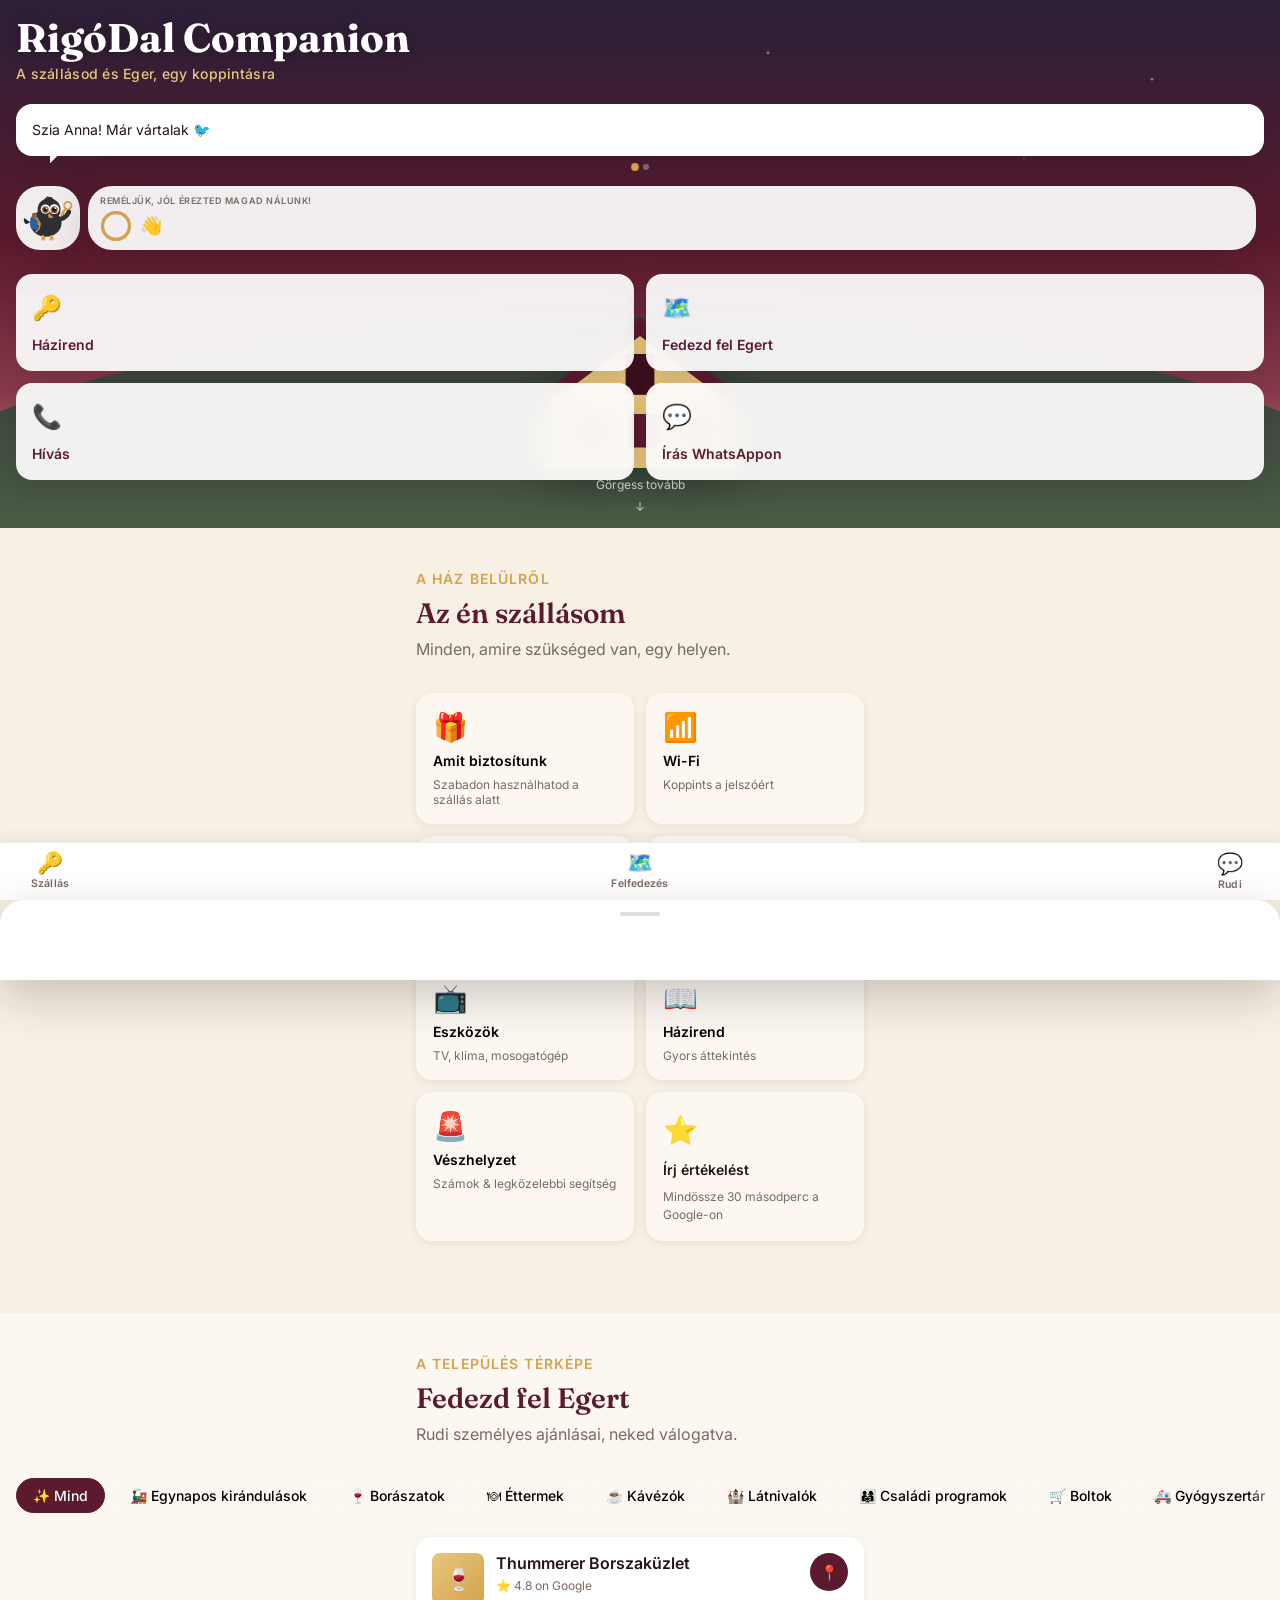
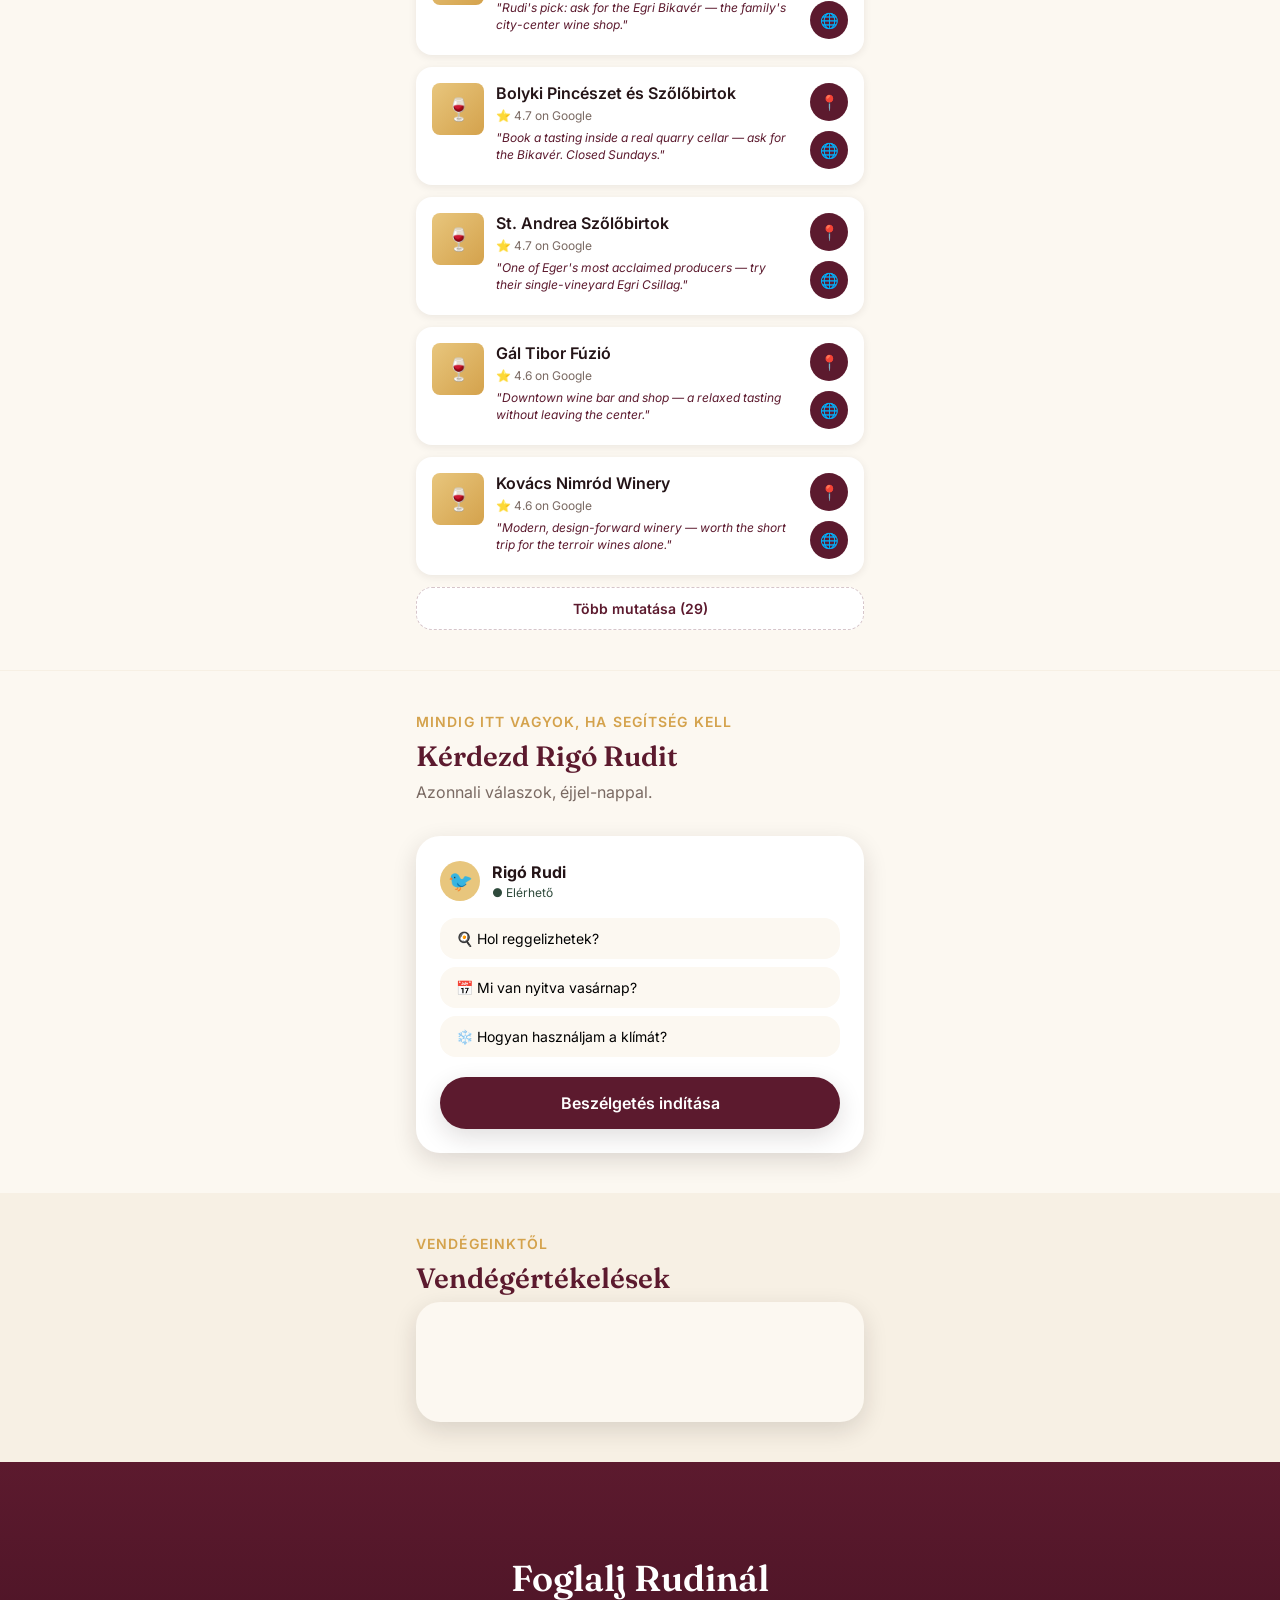
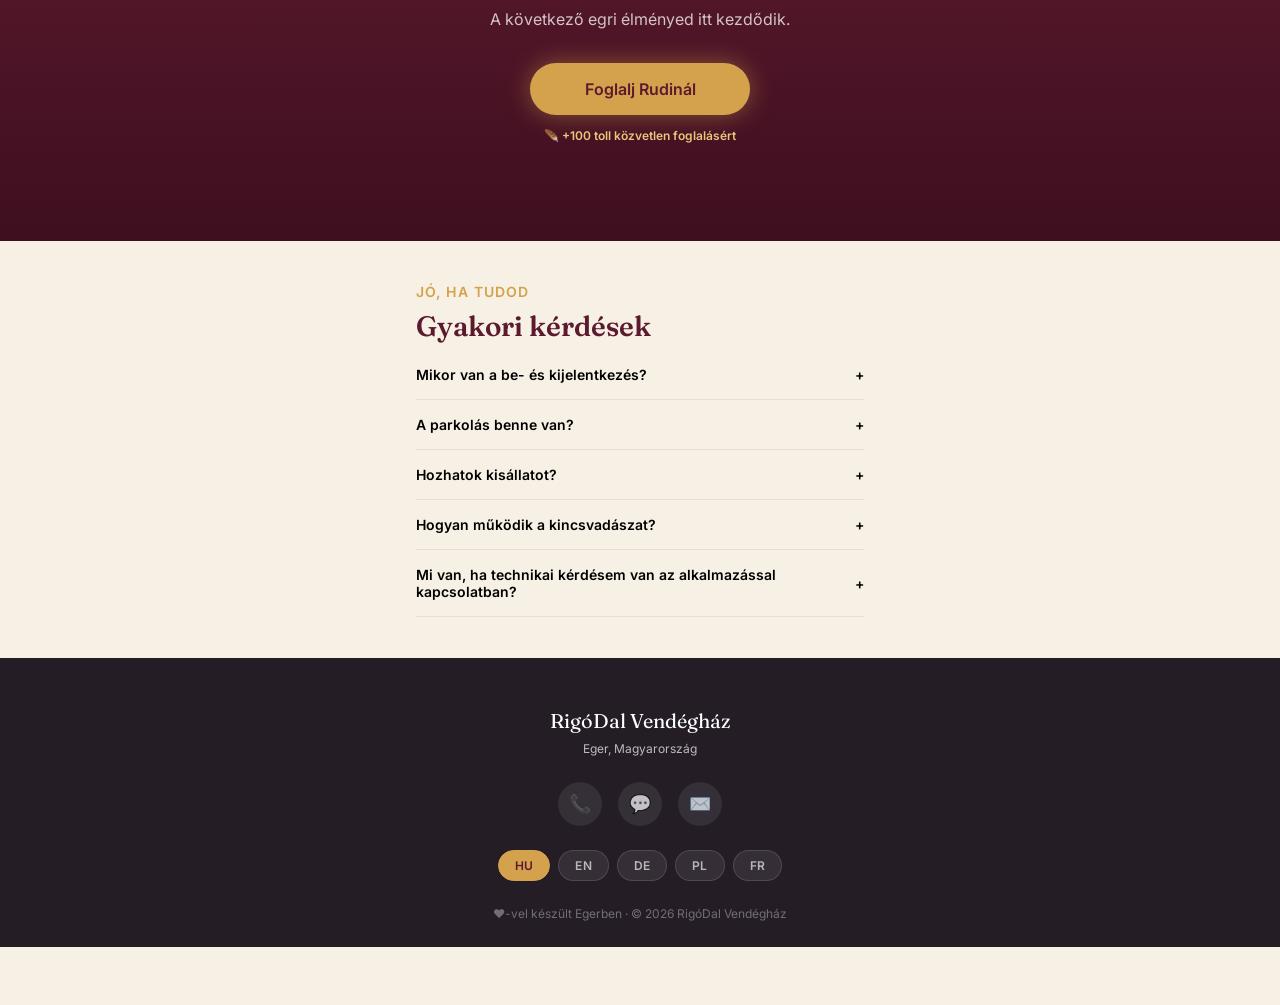
==== commit 3f200244: "Add files via upload" ====
--- a/index.html
+++ b/index.html
@@ -3,8 +3,30 @@
 <head>
 <meta charset="UTF-8">
 <meta name="viewport" content="width=device-width, initial-scale=1, viewport-fit=cover">
-<title>RigóDal Companion — Your guide to Eger</title>
-<meta name="description" content="Your personal digital guide to RigóDal Vendégház, hosted by Rigó Rudi.">
+<title>RigóDal Companion — Your Personal Guide to Eger</title>
+<meta name="description" content="RigóDal Companion — your personal guide to Eger, hosted by Rigó Rudi.">
+
+<!-- ============================================
+     PWA / "ADD TO HOME SCREEN" SETUP
+     Together these let a guest install this site as an app icon on
+     their phone (no app store needed). Personalized guest info (name,
+     check-in/out dates) already survives this automatically — see
+     js/guestResolver.js, which caches it in localStorage the first
+     time a guest opens their personalized link, independent of
+     whether they later open the site via that link, a bookmark, or
+     the installed home-screen icon.
+     ============================================ -->
+<link rel="manifest" href="manifest.webmanifest">
+<meta name="theme-color" content="#5C1A2E">
+<link rel="icon" href="icons/icon-192.png" type="image/png">
+
+<!-- iOS-specific: Safari doesn't read the manifest for these, so they're
+     duplicated here. Without these, "Add to Home Screen" on iPhone would
+     still work but use a plain browser-screenshot icon instead of Rudi. -->
+<link rel="apple-touch-icon" href="icons/apple-touch-icon.png">
+<meta name="apple-mobile-web-app-capable" content="yes">
+<meta name="apple-mobile-web-app-status-bar-style" content="black-translucent">
+<meta name="apple-mobile-web-app-title" content="RigóDal">
 
 <link rel="preconnect" href="https://fonts.googleapis.com">
 <link href="https://fonts.googleapis.com/css2?family=Fraunces:wght@500;600;700&family=Inter:wght@400;500;600;700&display=swap" rel="stylesheet">
@@ -76,18 +98,14 @@
 <!-- ============================================
      FOOTER (shell — always present; not a module
      since every guesthouse needs contact info)
-
-     NOTE: phone/WhatsApp numbers below are placeholders —
-     replace +36000000000 with the real guesthouse contact
-     number before going live.
      ============================================ -->
 <footer class="site-footer">
   <div style="font-family:var(--font-display); font-size:1.25rem; color:white;">RigóDal Vendégház</div>
   <div style="font-size:var(--fs-xs); margin-top:4px;" data-i18n="footer.location">Eger, Hungary</div>
 
   <div class="footer-contact-row">
-    <a href="tel:+36000000000" class="footer-contact-icon">📞</a>
-    <a href="https://wa.me/36000000000" class="footer-contact-icon">💬</a>
+    <a href="tel:+36204405400" class="footer-contact-icon">📞</a>
+    <a href="https://wa.me/36204405400" class="footer-contact-icon">💬</a>
     <a href="mailto:hello@rigodal.hu" class="footer-contact-icon">✉️</a>
   </div>
 
--- a/css/tokens.css
+++ b/css/tokens.css
@@ -69,5 +69,9 @@
   /* --- Layout --- */
   --nav-height: 58px;
   --max-width: 480px; /* mobile-first container cap */
-  --section-padding-y: var(--sp-8);
+  --section-padding-y: 40px; /* was --sp-8 (64px) — halved to tighten the
+                                 gap between sections (each section adds
+                                 this both top and bottom, so two stacked
+                                 sections previously had 128px of empty
+                                 space between their content) */
 }
--- a/css/base.css
+++ b/css/base.css
@@ -52,6 +52,10 @@
   text-decoration: none;
 }
 
+/* Screen-reader-only utility — visually hides an element while keeping
+   it readable by assistive tech. Not currently used by any module, but
+   worth keeping on hand for accessible labels (e.g. an icon-only button
+   that needs a text description for screen readers). */
 .visually-hidden {
   position: absolute;
   width: 1px;
@@ -154,6 +158,8 @@
   color: var(--color-accent-strong);
   border: 1.5px solid var(--color-accent-strong);
 }
+/* ^ Not currently used by any module — kept as a ready-made secondary
+   button style for future use (e.g. a "Cancel" or "Skip" action). */
 
 .btn-block {
   width: 100%;
@@ -194,7 +200,9 @@
   border-color: var(--color-accent-strong);
 }
 
-/* --- Floating decorative feather (used across sections) --- */
+/* --- Floating decorative feather --- */
+/* Not currently used by any module — kept as a ready-made icon-sizing
+   utility for a future feather/loyalty-themed decorative element. */
 .feather-icon {
   width: 20px;
   height: 20px;
@@ -224,6 +232,8 @@
 }
 
 /* --- Skeleton loading state --- */
+/* Not currently used by any module — kept as a ready-made loading
+   placeholder for any future content that loads asynchronously. */
 .skeleton {
   background: linear-gradient(90deg, #e8ddc9 25%, #f2e9d8 50%, #e8ddc9 75%);
   background-size: 200% 100%;
--- a/css/section-hero.css
+++ b/css/section-hero.css
@@ -85,6 +85,34 @@
   display: flex;
   flex-direction: column;
   gap: var(--sp-4);
+}
+
+/* ============================================
+   HERO BRAND TITLE — the app's name + tagline, first
+   thing the guest sees at the very top of the hero.
+   ============================================ */
+
+.hero-brand {
+  animation: bubble-in var(--duration-slow) var(--ease-settle) 0.1s both;
+  margin-bottom: var(--sp-1);
+}
+
+.hero-brand-title {
+  font-family: var(--font-display);
+  font-size: clamp(1.9rem, 8vw, 2.5rem);
+  font-weight: 700;
+  line-height: 1.08;
+  color: var(--color-white);
+  text-shadow: 0 2px 16px rgba(0, 0, 0, 0.35);
+  margin: 0;
+}
+
+.hero-brand-tagline {
+  font-size: var(--fs-sm);
+  font-weight: 500;
+  color: var(--color-gold-light);
+  letter-spacing: 0.02em;
+  margin: var(--sp-1) 0 0;
 }
 
 /* ============================================
@@ -331,6 +359,14 @@
   margin-top: var(--sp-2);
 }
 
+/* Lets the dynamically-injected module cards (Házirend, Fedezd fel
+   Egert) behave as if they were direct children of .hero-actions,
+   so they sit in the same 2x2 grid as the static Call/WhatsApp
+   cards next to them, instead of being nested one level deeper. */
+.hero-actions-slot {
+  display: contents;
+}
+
 .hero-action-card {
   background: rgba(255,255,255,0.92);
   backdrop-filter: blur(16px);
--- a/css/section-stay.css
+++ b/css/section-stay.css
@@ -5,10 +5,6 @@
 .stay-section {
   background: var(--color-bg);
 }
-
-/* NOTE: the .stay-banner rule that used to live here was removed —
-   contextual messaging now lives in Rudi's speech bubble in the hero
-   section instead (see css/section-hero.css .rudi-bubble). */
 
 .stay-hotspot-grid {
   display: grid;
@@ -31,25 +27,6 @@
   overflow: hidden;
   transition: transform var(--duration-fast) var(--ease-settle),
               border-color var(--duration-base) var(--ease-settle);
-}
-
-.hotspot-card::before {
-  content: "";
-  position: absolute;
-  top: 0; left: 0; right: 0; bottom: 0;
-  background: radial-gradient(circle at top right, rgba(212,162,76,0.15), transparent 70%);
-  opacity: 0;
-  transition: opacity var(--duration-base) var(--ease-settle);
-}
-
-.hotspot-card.is-pulsing::before {
-  opacity: 1;
-  animation: hotspot-pulse 2.5s ease-in-out infinite;
-}
-
-@keyframes hotspot-pulse {
-  0%, 100% { opacity: 0.4; }
-  50% { opacity: 1; }
 }
 
 .hotspot-card:active {
@@ -179,33 +156,3 @@
 .sheet-list li:last-child {
   border-bottom: none;
 }
-
-/* --- Checkout checklist --- */
-.checklist-item {
-  display: flex;
-  align-items: center;
-  gap: var(--sp-3);
-  padding: var(--sp-3) 0;
-  border-bottom: 1px solid rgba(36,20,23,0.06);
-}
-
-.checklist-checkbox {
-  width: 24px;
-  height: 24px;
-  border-radius: var(--radius-sm);
-  border: 2px solid var(--color-accent-strong);
-  flex-shrink: 0;
-  display: flex;
-  align-items: center;
-  justify-content: center;
-  transition: background var(--duration-fast) var(--ease-settle);
-}
-
-.checklist-checkbox.is-checked {
-  background: var(--color-accent-strong);
-}
-
-.checklist-item.is-checked .checklist-text {
-  text-decoration: line-through;
-  color: var(--color-text-muted);
-}
--- a/css/chat-overlay.css
+++ b/css/chat-overlay.css
@@ -185,7 +185,8 @@
 
 /* Free-text input is hidden for now — suggestion chips are the only
    input method until the input is wired to a real backend.
-   Re-enable by removing the [hidden] attribute in index.html. */
+   Re-enable by removing the "hidden" attribute from #chatInputRow
+   in js/modules/chat.js's overlayHtml template. */
 .chat-input-row[hidden] {
   display: none;
 }
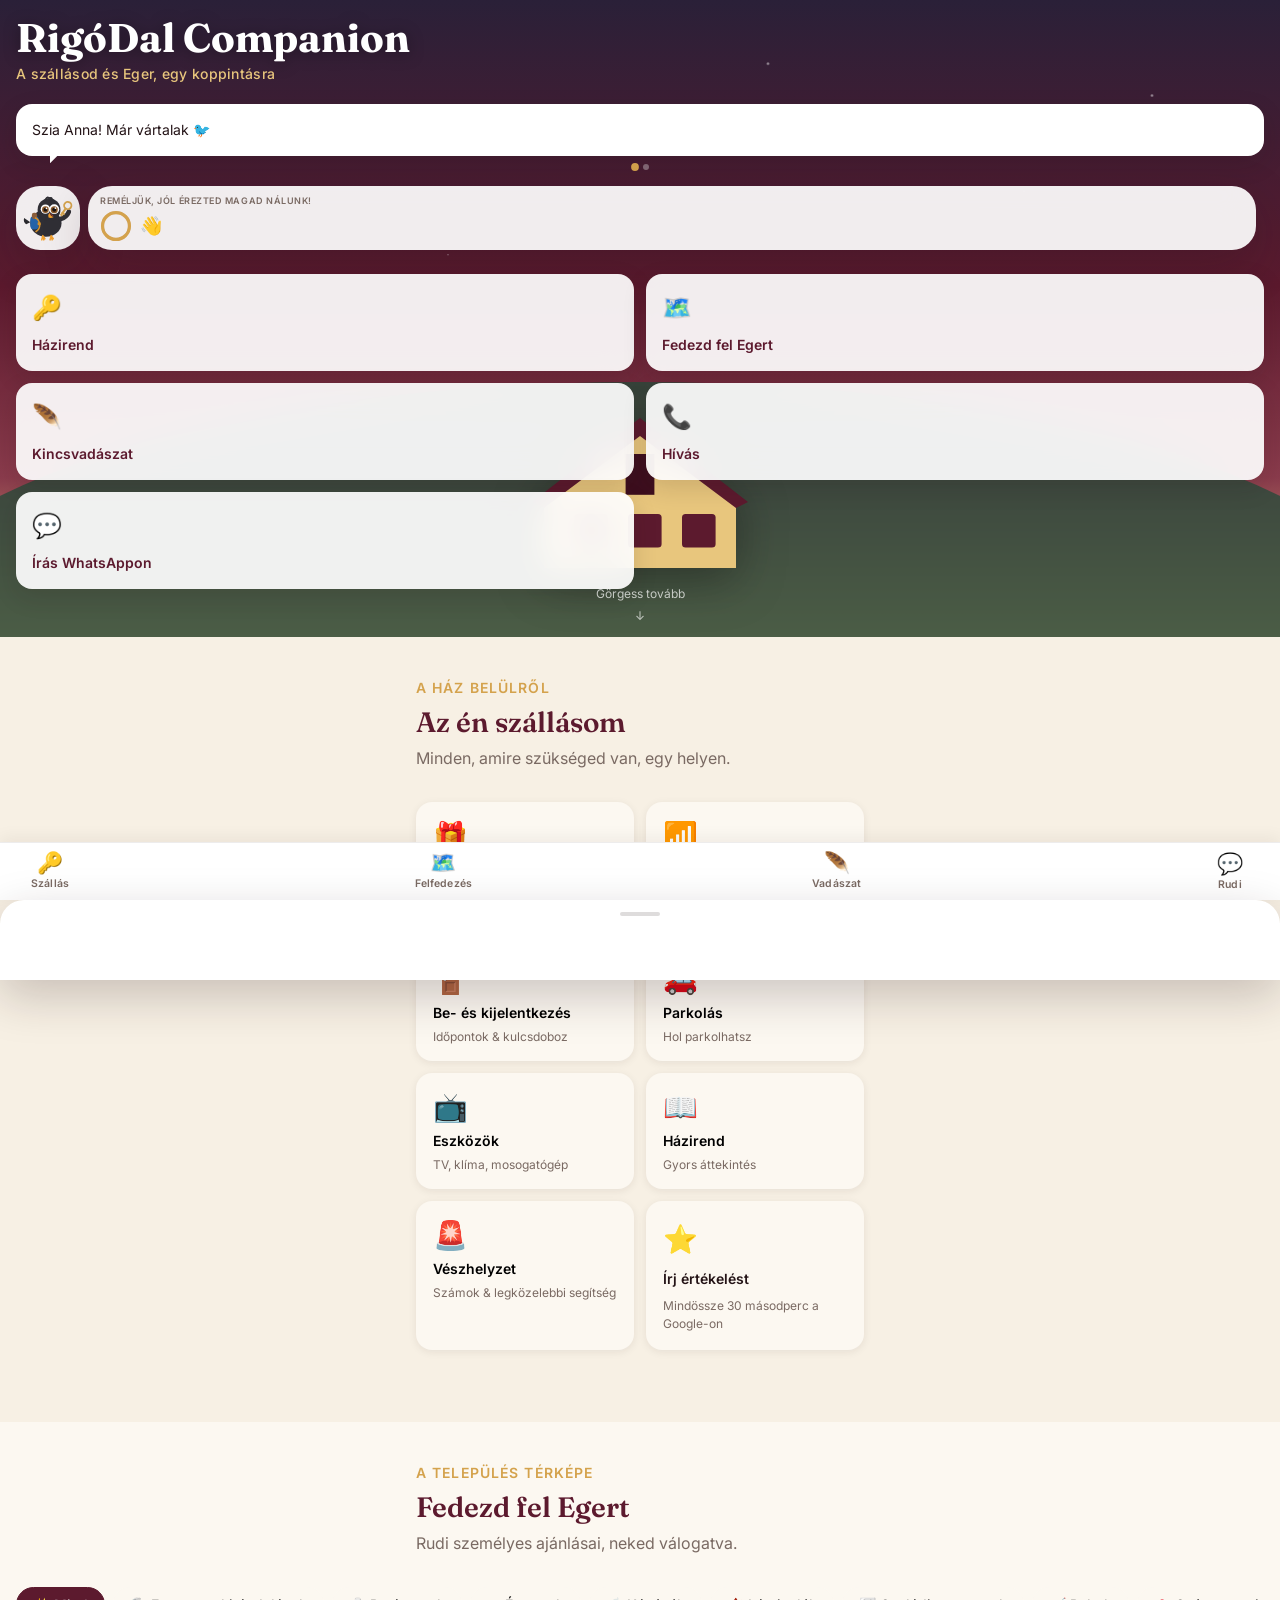
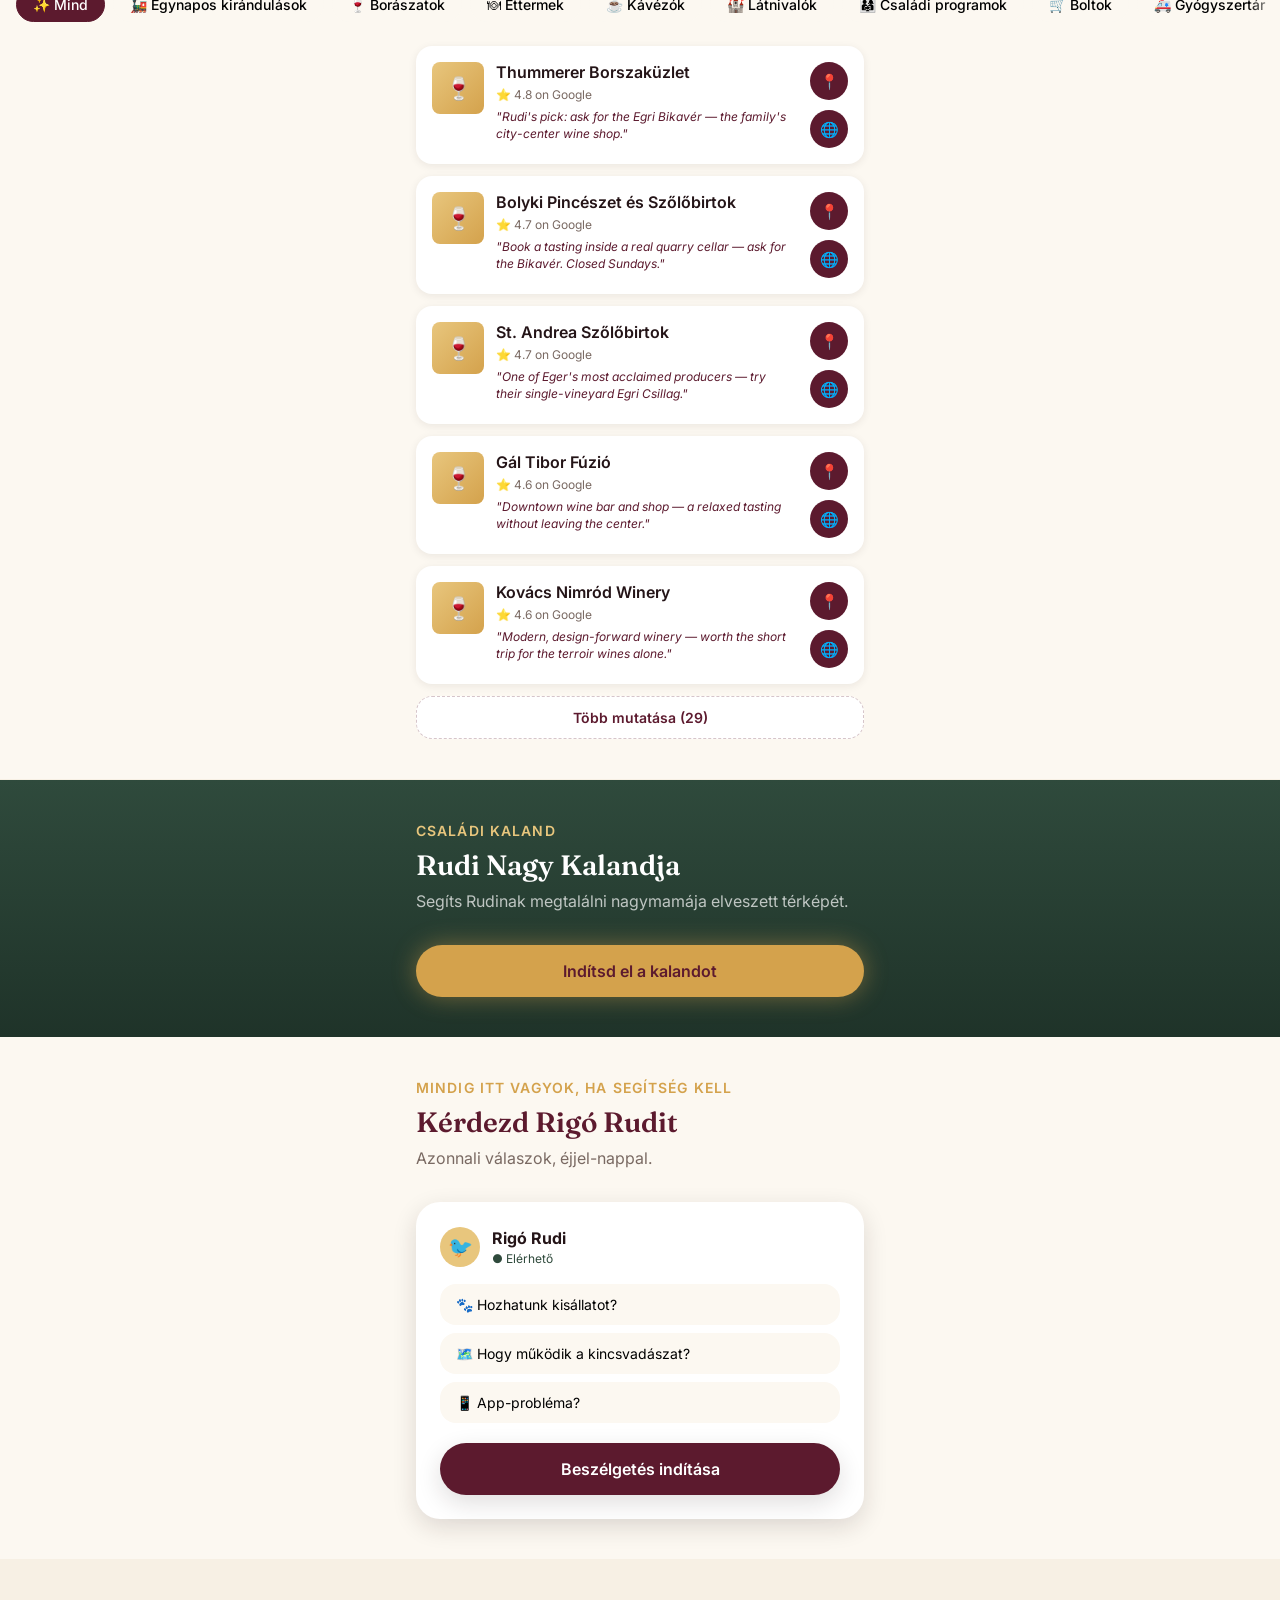
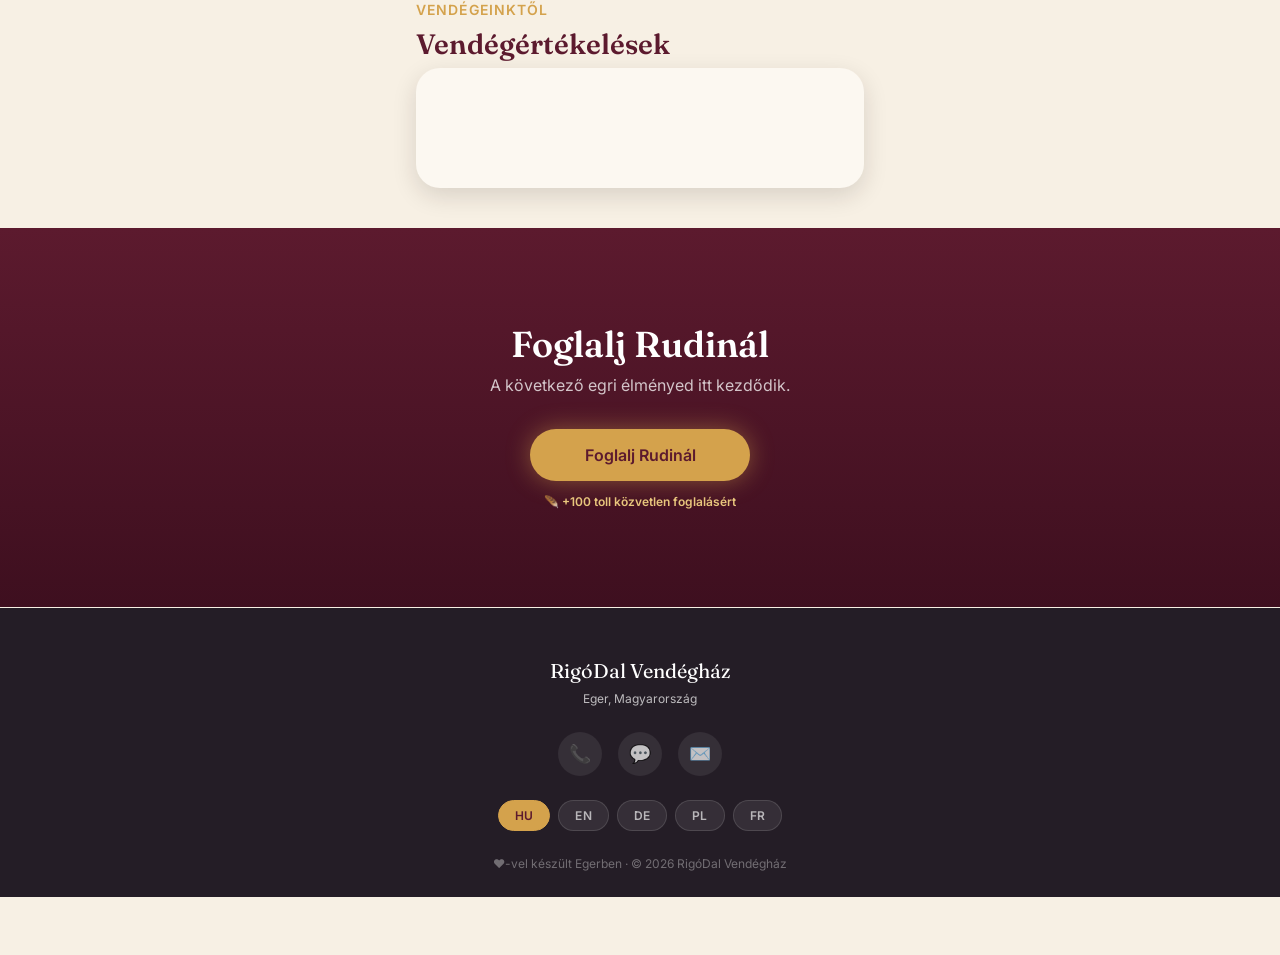
==== commit 2b7c059e: "Add files via upload" ====
--- a/index.html
+++ b/index.html
@@ -131,6 +131,7 @@
      ============================================ -->
 <script src="js/data.js"></script>
 <script src="js/guestResolver.js"></script>
+<script src="js/stayStage.js"></script>
 <script src="js/weatherService.js"></script>
 <script src="js/translations.js"></script>
 <script src="js/i18n.js"></script>
--- a/css/section-rest.css
+++ b/css/section-rest.css
@@ -159,83 +159,10 @@
 .adventure-section .section-title { color: var(--color-white); }
 .adventure-section .section-subtitle { color: rgba(255,255,255,0.7); }
 
-.feather-jar {
-  position: sticky;
-  top: var(--sp-3);
-  float: right;
-  display: flex;
-  align-items: center;
-  gap: var(--sp-1);
-  background: rgba(255,255,255,0.12);
-  backdrop-filter: blur(8px);
-  padding: var(--sp-2) var(--sp-3);
-  border-radius: var(--radius-full);
-  font-size: var(--fs-sm);
-  font-weight: 700;
-  z-index: 5;
-}
-
-.quest-trail {
-  display: flex;
-  flex-direction: column;
-  gap: var(--sp-3);
-  margin-top: var(--sp-5);
-}
-
-.quest-node {
-  display: flex;
-  align-items: center;
-  gap: var(--sp-3);
-  background: rgba(255,255,255,0.08);
-  border-radius: var(--radius-md);
-  padding: var(--sp-3) var(--sp-4);
-  border: 1.5px solid rgba(255,255,255,0.1);
-  transition: transform var(--duration-fast) var(--ease-settle),
-              background var(--duration-base) var(--ease-settle);
-}
-
-.quest-node:active { transform: scale(0.97); }
-
-.quest-node.is-complete {
-  background: rgba(212,162,76,0.18);
-  border-color: var(--color-gold);
-}
-
-.quest-node.is-locked {
-  opacity: 0.4;
-  pointer-events: none;
-}
-
-.quest-number {
-  width: 36px;
-  height: 36px;
-  border-radius: 50%;
-  background: var(--color-gold);
-  color: var(--color-forest);
-  display: flex;
-  align-items: center;
-  justify-content: center;
-  font-weight: 700;
-  flex-shrink: 0;
-}
-
-.quest-node.is-complete .quest-number {
-  background: var(--color-white);
-}
-
-.quest-node.is-locked .quest-number {
-  background: rgba(255,255,255,0.2);
-  color: rgba(255,255,255,0.5);
-}
-
-.quest-info { flex: 1; }
-
-.quest-name { font-weight: 600; font-size: var(--fs-sm); }
-.quest-hint { font-size: var(--fs-xs); color: rgba(255,255,255,0.6); margin-top: 2px; }
-
-.quest-check {
-  font-size: 20px;
-}
+/* NOTE: the quest-trail/quest-node/feather-jar rules that used to live
+   here were removed — the actual treasure hunt is now a standalone
+   page (hunt.html, styled by css/hunt.css). This section is just a
+   small "Start/Continue the Adventure" teaser card now. */
 
 /* ============================================
    REWARDS CLUB SECTION
--- a/css/chat-overlay.css
+++ b/css/chat-overlay.css
@@ -132,16 +132,40 @@
   30% { transform: translateY(-6px); opacity: 1; }
 }
 
+/* Every question in the merged knowledge base lives here, arranged
+   into 3 horizontal rows that scroll right together as one block —
+   but each row starts with a different left-offset (see nth-child
+   rule below), so row 2 and row 3 don't line up flush under row 1.
+   That staggered offset is what creates the "brick wall" look
+   instead of a strict aligned grid, while chip WIDTH still varies
+   naturally with each question's text length (no forced uniform
+   width, unlike a grid's shared column tracks). */
 .chat-suggestions {
   display: flex;
+  flex-direction: column;
   gap: var(--sp-2);
   overflow-x: auto;
-  padding: 0 var(--sp-4) var(--sp-3);
+  overflow-y: hidden;
+  padding-bottom: var(--sp-3);
   scrollbar-width: none;
   flex-shrink: 0;
 }
 
 .chat-suggestions::-webkit-scrollbar { display: none; }
+
+.chat-suggestions-row {
+  display: flex;
+  gap: var(--sp-2);
+  padding-right: var(--sp-4);
+}
+
+.chat-suggestions-row:nth-child(1) { padding-left: var(--sp-4); }
+.chat-suggestions-row:nth-child(2) { padding-left: calc(var(--sp-4) + 32px); }
+.chat-suggestions-row:nth-child(3) { padding-left: calc(var(--sp-4) + 16px); }
+
+.chat-suggestions .chip {
+  white-space: nowrap; /* each chip's width follows its own text length */
+}
 
 .chat-input-row {
   display: flex;
